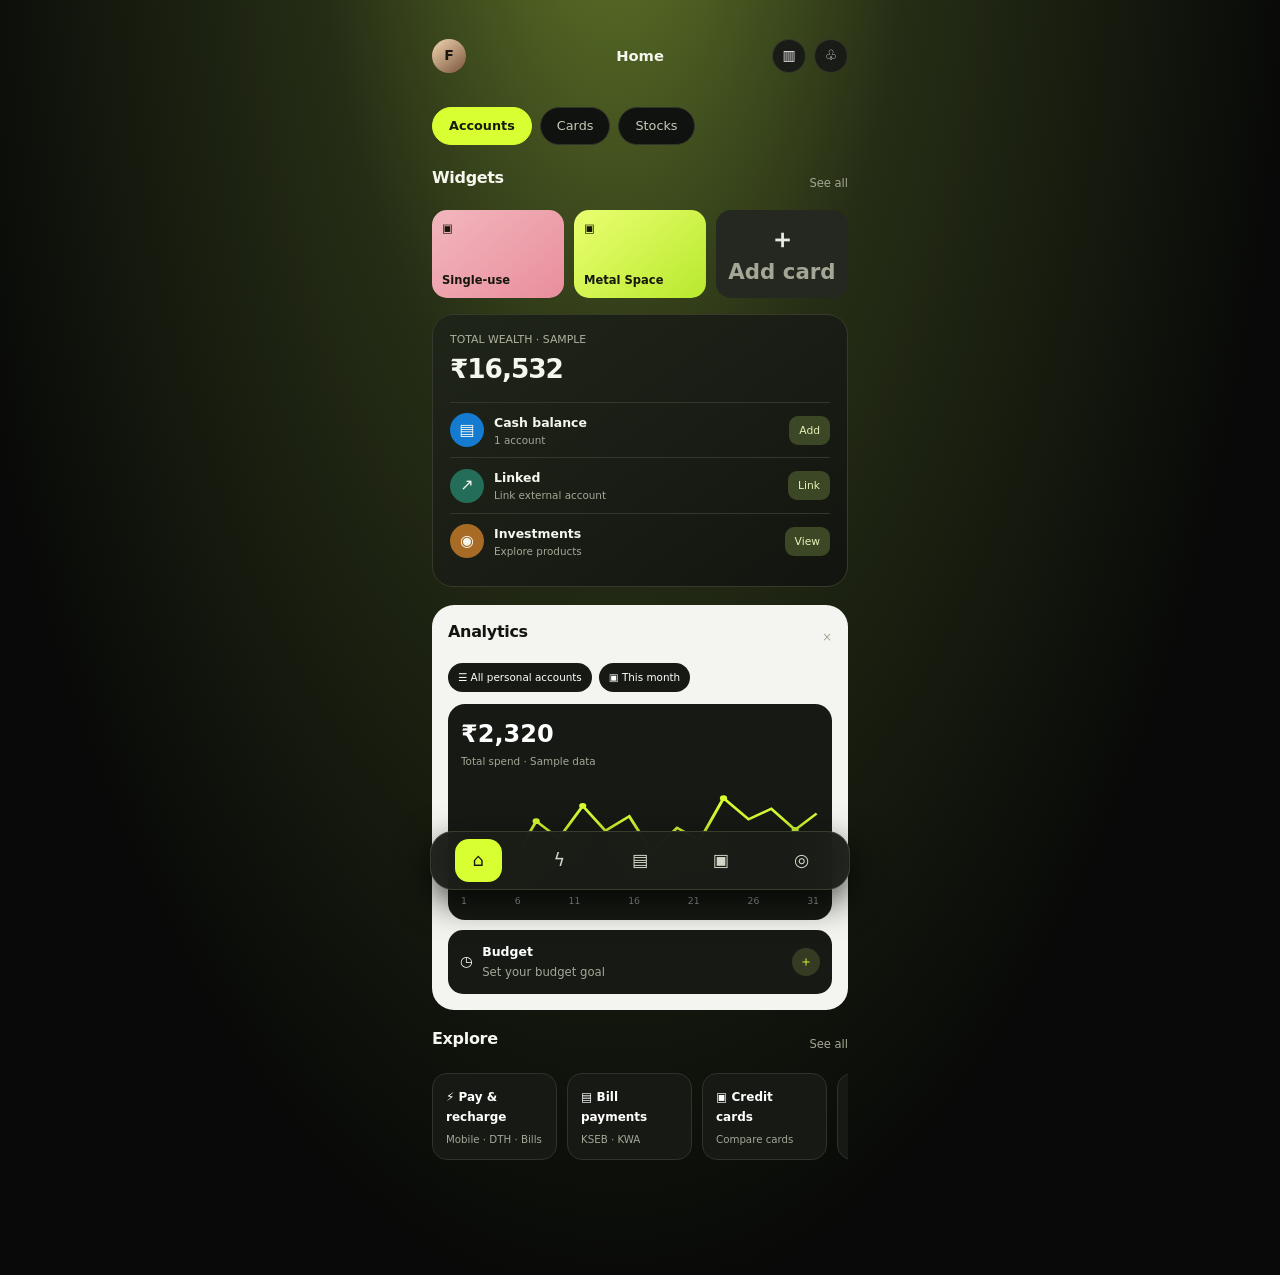
==== index.html @ 86d6743d "Polish sample balance label and lime theme token" ====
<!doctype html><html lang="en"><head>
<meta charset="utf-8"><meta name="viewport" content="width=device-width,initial-scale=1"><meta name="robots" content="noindex,nofollow"><meta name="theme-color" content="#080908">
<title>FICTION CLUB · Home</title><link rel="icon" type="image/svg+xml" href="./favicon.svg"><link rel="manifest" href="./site.webmanifest"><link rel="stylesheet" href="./assets/app-ui.css">
<style>
:root{--lime:#d7ff32}
*{box-sizing:border-box}body{margin:0;background:radial-gradient(ellipse at 48% -15%,#657b2a 0,#252d15 32%,#080908 73%)!important;color:#f7f8f1;font:14px/1.4 Inter,system-ui,sans-serif}
.app{max-width:1120px;margin:auto;padding:15px 22px 105px}.top{height:58px;display:grid;grid-template-columns:1fr auto 1fr;align-items:center}.who{display:flex;align-items:center;gap:9px}.avatar{width:34px;height:34px;border-radius:50%;background:linear-gradient(140deg,#f2d7b2,#79533b);display:grid;place-items:center;color:#1c160e;font-weight:900}.top-title{font-weight:750;font-size:.92rem}.top-actions{display:flex;justify-content:flex-end;gap:8px}.circle{width:34px;height:34px;border-radius:50%;background:#191b17;border:1px solid #33372c;color:#eee;display:grid;place-items:center;text-decoration:none}
.tabs{display:flex;gap:8px;margin:20px 0 22px}.tab{padding:9px 16px;border-radius:99px;border:1px solid #303329;color:#c7caba;text-decoration:none;font-size:.8rem;background:#10120f}.tab.active{background:var(--lime);color:#171a0d;border-color:var(--lime);font-weight:800}
.labelrow{display:flex;justify-content:space-between;align-items:center;margin:0 0 10px}.labelrow h2{font-size:.92rem;margin:0}.muted{color:#9fa292;font-size:.72rem}
.widget-cards{display:grid;grid-template-columns:repeat(3,1fr);gap:10px}.mini-card{height:88px;border-radius:15px;padding:10px;display:flex;flex-direction:column;justify-content:space-between;color:#15170d;font-size:.72rem;font-weight:800}.mini-card.pink{background:linear-gradient(140deg,#f2b6bc,#e98e9d)}.mini-card.lime{background:linear-gradient(140deg,#eaff70,#b8e92e)}.mini-card.dark{background:#252820;color:#e8eadf;align-items:center;justify-content:center;font-size:1.6rem}
.wealth{margin-top:16px;background:linear-gradient(145deg,#20251a,#12150f);border:1px solid #353a2b;border-radius:21px;padding:17px}.wealth .amount{font-size:1.65rem;font-weight:850;letter-spacing:-.04em;margin:3px 0 14px}.wealth .small{font-size:.68rem;color:#aeb49e}
.account-row{display:flex;align-items:center;gap:10px;padding:10px 0;border-top:1px solid #33372a}.account-icon{width:34px;height:34px;border-radius:50%;background:#147bd1;display:grid;place-items:center;font-size:1rem}.account-icon.green{background:#246d58}.account-row b{font-size:.78rem}.account-row small{display:block;color:#9fa391;font-size:.65rem}.action{margin-left:auto;border:0;border-radius:9px;background:#3c4725;color:#e6f2b6;padding:7px 10px;font-size:.67rem;text-decoration:none}
.analytics{background:#f4f4f0;color:#12140f;border-radius:22px;padding:16px;margin-top:16px}.analytics h2{font-size:1.1rem;margin:0 0 12px}.filters{display:flex;gap:7px;margin-bottom:12px}.filters span{background:#171a14;color:#fff;border-radius:99px;padding:7px 10px;font-size:.65rem}.chartbox{background:#171a14;border-radius:17px;padding:13px;color:#fff}.chart-amount{font-size:1.5rem;font-weight:800}.chartbox small{color:#b7bcaa;font-size:.65rem}.chartbox svg{width:100%;height:115px;display:block;margin-top:8px}.chart-label{display:flex;justify-content:space-between;color:#aaa;font-size:.58rem}.budget{display:flex;align-items:center;gap:10px;background:#171a14;color:white;border-radius:15px;padding:12px;margin-top:10px}.budget .plus{margin-left:auto;background:#343b22;color:var(--lime);border-radius:50%;width:28px;height:28px;display:grid;place-items:center}.product-row{display:flex;gap:10px;overflow:auto;padding:2px 0 10px}.product{min-width:125px;background:#171a14;border:1px solid #303329;border-radius:15px;padding:13px}.product b{font-size:.75rem}.product small{display:block;color:#a5a995;font-size:.64rem;margin-top:5px}
.bottom{display:flex;position:fixed;z-index:20;bottom:10px;left:12px;right:12px;max-width:420px;margin:auto;background:#1b1d17f5;border:1px solid #393d30;border-radius:23px;padding:7px;justify-content:space-around;backdrop-filter:blur(16px);box-shadow:0 12px 35px #000b}.bottom a{width:47px;height:43px;display:grid;place-items:center;color:#d4d7c8;text-decoration:none;border-radius:14px;font-size:1.1rem}.bottom a.active{background:var(--lime);color:#171a0d}
@media(min-width:800px){.app{max-width:460px;padding-top:25px}.analytics{margin-top:18px}.top{height:62px}}
</style></head><body><main class="app">
<header class="top"><div class="who"><span class="avatar">F</span></div><div class="top-title">Home</div><div class="top-actions"><a class="circle" href="#analytics">▥</a><a class="circle" href="./login.html">♧</a></div></header>
<nav class="tabs"><a class="tab active" href="./index.html">Accounts</a><a class="tab" href="./credit-cards.html">Cards</a><a class="tab" href="./gromo-links.html">Stocks</a></nav>
<section><div class="labelrow"><h2>Widgets</h2><span class="muted">See all</span></div><div class="widget-cards">
<div class="mini-card pink"><span>▣</span><span>Single-use</span></div><div class="mini-card lime"><span>▣</span><span>Metal Space</span></div><a class="mini-card dark" href="./credit-cards.html" style="text-decoration:none">＋<small>Add card</small></a>
</div></section>
<section class="wealth"><div class="small">TOTAL WEALTH · SAMPLE</div><div class="amount">₹16,532</div>
<div class="account-row"><span class="account-icon">▤</span><span><b>Cash balance</b><small>1 account</small></span><a class="action" href="./login.html">Add</a></div>
<div class="account-row"><span class="account-icon green">↗</span><span><b>Linked</b><small>Link external account</small></span><a class="action" href="./login.html">Link</a></div>
<div class="account-row"><span class="account-icon" style="background:#a86b25">◉</span><span><b>Investments</b><small>Explore products</small></span><a class="action" href="./gromo-links.html">View</a></div>
</section>
<section class="analytics" id="analytics"><div class="labelrow"><h2>Analytics</h2><span class="muted">×</span></div><div class="filters"><span>☰ All personal accounts</span><span>▣ This month</span></div><div class="chartbox"><div class="chart-amount">₹2,320</div><small>Total spend · Sample data</small><svg viewBox="0 0 300 120" preserveAspectRatio="none" aria-label="Sample spending chart"><path d="M2 94 L25 78 L43 87 L63 44 L82 62 L102 28 L121 54 L141 39 L160 76 L181 51 L200 64 L220 20 L241 42 L260 31 L280 53 L298 36" fill="none" stroke="#d7ff32" stroke-width="2.5"/><g fill="#d7ff32"><circle cx="63" cy="44" r="3"/><circle cx="102" cy="28" r="3"/><circle cx="160" cy="76" r="3"/><circle cx="220" cy="20" r="3"/><circle cx="280" cy="53" r="3"/></g></svg><div class="chart-label"><span>1</span><span>6</span><span>11</span><span>16</span><span>21</span><span>26</span><span>31</span></div></div><div class="budget"><span>◷</span><span><b style="font-size:.78rem">Budget</b><br><small>Set your budget goal</small></span><span class="plus">＋</span></div></section>
<section style="margin-top:18px"><div class="labelrow"><h2>Explore</h2><span class="muted">See all</span></div><div class="product-row"><a class="product" href="./recharge-mvp.html" style="color:white;text-decoration:none"><b>⚡ Pay & recharge</b><small>Mobile · DTH · Bills</small></a><a class="product" href="./bill-payments.html" style="color:white;text-decoration:none"><b>▤ Bill payments</b><small>KSEB · KWA</small></a><a class="product" href="./credit-cards.html" style="color:white;text-decoration:none"><b>▣ Credit cards</b><small>Compare cards</small></a><a class="product" href="./gromo-links.html" style="color:white;text-decoration:none"><b>◫ Finance</b><small>Partner listings</small></a></div></section>
<nav class="bottom"><a class="active" href="./index.html">⌂</a><a href="./recharge-mvp.html">ϟ</a><a href="./bill-payments.html">▤</a><a href="./credit-cards.html">▣</a><a href="./login.html">◎</a></nav>
</main></body></html>
---- assets/app-ui.css ----
/* FICTION CLUB compact fintech app skin */
:root{color-scheme:dark;--fc-bg:#090a08;--fc-panel:#171914;--fc-panel2:#20231b;--fc-line:#303329;--fc-lime:#d7ff32;--fc-muted:#a4a696}
html,body{background:var(--fc-bg)!important;color:#f5f6ed!important}
body{font-family:Inter,system-ui,-apple-system,sans-serif!important;font-size:14px!important;line-height:1.42!important;letter-spacing:0!important}
.wrap{max-width:1080px!important;margin:0 auto!important;padding:16px 18px 100px!important}
.fc-app-header{height:62px;display:flex;align-items:center;justify-content:space-between;gap:12px;border-bottom:1px solid #25271f;margin-bottom:18px}
.fc-brand{display:flex;align-items:center;gap:9px;font-size:.78rem;font-weight:900;letter-spacing:.1em;color:#f5f6ed;text-decoration:none}
.fc-brand-mark{width:35px;height:35px;border-radius:12px;background:var(--fc-lime);color:#171a0e;display:grid;place-items:center;font-weight:1000}
.fc-head-actions{display:flex;align-items:center;gap:8px}.fc-head-actions a,.fc-head-actions span{width:34px;height:34px;border-radius:50%;display:grid;place-items:center;background:#1a1c17;border:1px solid #34372c;color:#eee;text-decoration:none;font-size:.85rem}
.fc-bottom-nav{display:none}
.fc-bottom-nav a{width:46px;height:42px;display:grid;place-items:center;border-radius:14px;text-decoration:none;color:#d5d8c9;font-size:1.12rem}
.fc-bottom-nav a.active{background:var(--fc-lime);color:#171a0d}
h1{font-size:1.55rem!important;line-height:1.15!important;letter-spacing:-.045em!important;margin:10px 0!important}
h2{font-size:1rem!important;letter-spacing:-.02em!important;margin:0 0 10px!important}
h3{font-size:.9rem!important}
p{margin:.35rem 0 .7rem}
.muted,.note,small{color:var(--fc-muted)!important}
.card,.panel,.stat,.compare,.compareItem,.service,.statusCard,.shell{background:#151711!important;border:1px solid var(--fc-line)!important;border-radius:19px!important;box-shadow:none!important}
input,select,textarea,.field{background:#0d0f0b!important;color:#f5f6ed!important;border:1px solid #383b30!important;border-radius:12px!important;padding:12px!important}
button,.btn{border-radius:13px!important;background:#25281f!important;color:#f5f6ed!important;border:1px solid #3a3d30!important;font-weight:750!important;box-shadow:none!important}
button.primary,.btn.primary,.primary{background:var(--fc-lime)!important;color:#15180d!important;border-color:var(--fc-lime)!important}
a{color:var(--fc-lime)}
.notice,.banner{background:#1c1e16!important;border:1px solid #393d2c!important;color:#cbd0b8!important;border-radius:13px!important}
table{border-color:#303329!important}
th{background:#20231b!important;color:var(--fc-lime)!important}
td,th{border-color:#303329!important}
.tag,.pill{border-color:#41462e!important;background:#1d2115!important;color:var(--fc-lime)!important}
.hero{padding:14px 0!important}
.hero p{display:none!important}
.foot,footer{font-size:.72rem!important;color:#838778!important}
@media(max-width:680px){
 .wrap{padding:12px 14px 100px!important}
 .fc-app-header{margin-bottom:15px;height:56px}
 .fc-bottom-nav{display:flex;position:fixed;z-index:99;bottom:9px;left:12px;right:12px;justify-content:space-around;align-items:center;background:#1a1c17f2;border:1px solid #393c30;border-radius:22px;padding:7px;backdrop-filter:blur(18px);box-shadow:0 12px 36px #000b}
 .grid,.services{grid-template-columns:repeat(2,minmax(0,1fr))!important;gap:9px!important}
 .panel,.card{padding:15px!important;margin:12px 0!important}
 .hero{padding:7px 0!important}
 .hero h1{font-size:1.55rem!important}
 .stats{grid-template-columns:repeat(3,minmax(0,1fr))!important;gap:7px!important}
 .stat{padding:10px!important}
 .toolbar{grid-template-columns:1fr 1fr!important}
 .toolbar>*:first-child{grid-column:1/-1}
 .shell{display:block!important;min-height:0!important}
 .story{display:none!important}
 .panel{padding:18px!important}
 .notice{font-size:.75rem!important;padding:10px!important}
}
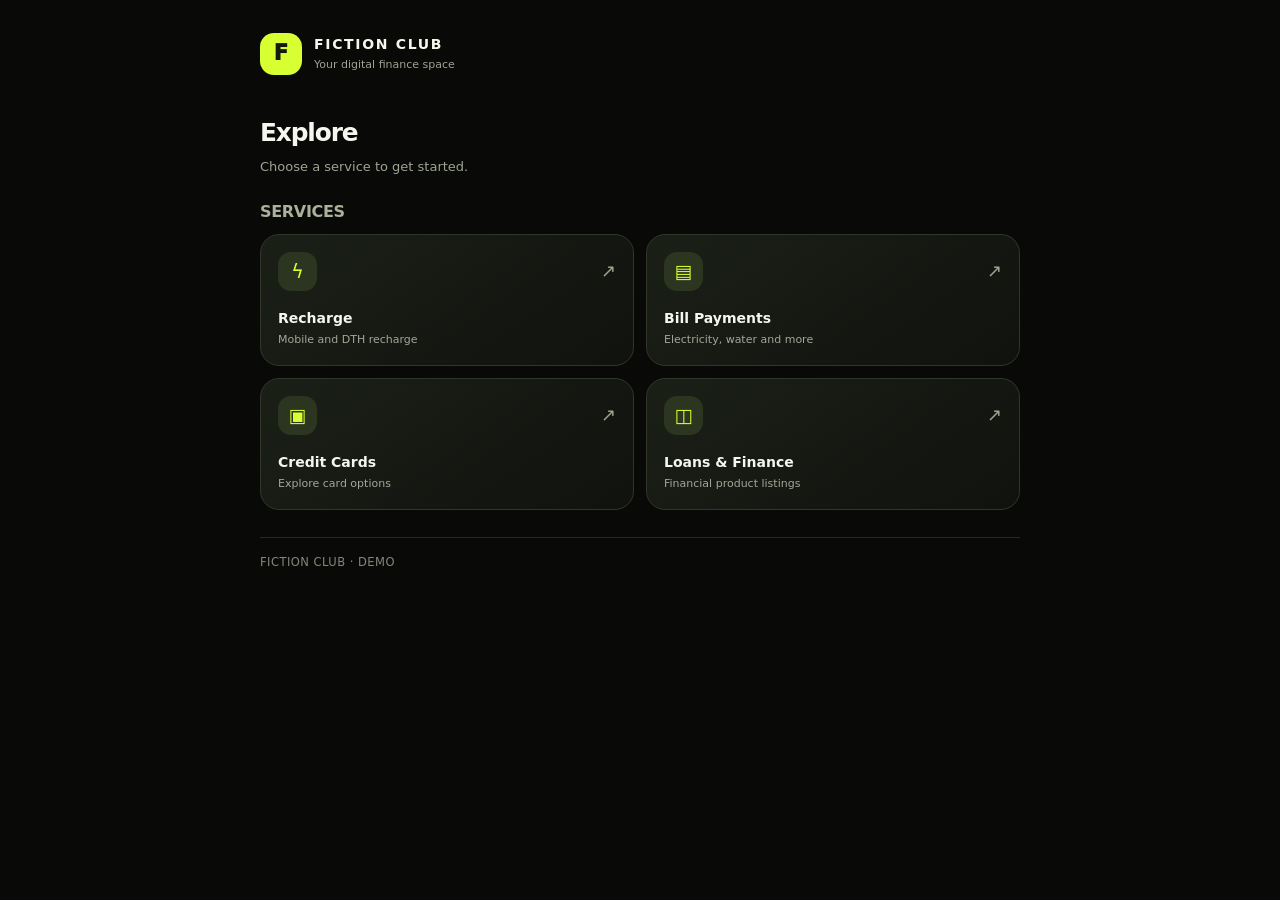
==== commit c68b7ae0: "Simplify home page to Explore only" ====
--- a/index.html
+++ b/index.html
@@ -1,30 +1,57 @@
-<!doctype html><html lang="en"><head>
-<meta charset="utf-8"><meta name="viewport" content="width=device-width,initial-scale=1"><meta name="robots" content="noindex,nofollow"><meta name="theme-color" content="#080908">
-<title>FICTION CLUB · Home</title><link rel="icon" type="image/svg+xml" href="./favicon.svg"><link rel="manifest" href="./site.webmanifest"><link rel="stylesheet" href="./assets/app-ui.css">
+<!doctype html>
+<html lang="en">
+<head>
+<meta charset="utf-8">
+<meta name="viewport" content="width=device-width,initial-scale=1">
+<meta name="robots" content="noindex,nofollow">
+<meta name="theme-color" content="#080908">
+<title>Explore · FICTION CLUB</title>
+<link rel="icon" type="image/svg+xml" href="./favicon.svg">
+<link rel="manifest" href="./site.webmanifest">
+<link rel="stylesheet" href="./assets/app-ui.css">
 <style>
-:root{--lime:#d7ff32}
-*{box-sizing:border-box}body{margin:0;background:radial-gradient(ellipse at 48% -15%,#657b2a 0,#252d15 32%,#080908 73%)!important;color:#f7f8f1;font:14px/1.4 Inter,system-ui,sans-serif}
-.app{max-width:1120px;margin:auto;padding:15px 22px 105px}.top{height:58px;display:grid;grid-template-columns:1fr auto 1fr;align-items:center}.who{display:flex;align-items:center;gap:9px}.avatar{width:34px;height:34px;border-radius:50%;background:linear-gradient(140deg,#f2d7b2,#79533b);display:grid;place-items:center;color:#1c160e;font-weight:900}.top-title{font-weight:750;font-size:.92rem}.top-actions{display:flex;justify-content:flex-end;gap:8px}.circle{width:34px;height:34px;border-radius:50%;background:#191b17;border:1px solid #33372c;color:#eee;display:grid;place-items:center;text-decoration:none}
-.tabs{display:flex;gap:8px;margin:20px 0 22px}.tab{padding:9px 16px;border-radius:99px;border:1px solid #303329;color:#c7caba;text-decoration:none;font-size:.8rem;background:#10120f}.tab.active{background:var(--lime);color:#171a0d;border-color:var(--lime);font-weight:800}
-.labelrow{display:flex;justify-content:space-between;align-items:center;margin:0 0 10px}.labelrow h2{font-size:.92rem;margin:0}.muted{color:#9fa292;font-size:.72rem}
-.widget-cards{display:grid;grid-template-columns:repeat(3,1fr);gap:10px}.mini-card{height:88px;border-radius:15px;padding:10px;display:flex;flex-direction:column;justify-content:space-between;color:#15170d;font-size:.72rem;font-weight:800}.mini-card.pink{background:linear-gradient(140deg,#f2b6bc,#e98e9d)}.mini-card.lime{background:linear-gradient(140deg,#eaff70,#b8e92e)}.mini-card.dark{background:#252820;color:#e8eadf;align-items:center;justify-content:center;font-size:1.6rem}
-.wealth{margin-top:16px;background:linear-gradient(145deg,#20251a,#12150f);border:1px solid #353a2b;border-radius:21px;padding:17px}.wealth .amount{font-size:1.65rem;font-weight:850;letter-spacing:-.04em;margin:3px 0 14px}.wealth .small{font-size:.68rem;color:#aeb49e}
-.account-row{display:flex;align-items:center;gap:10px;padding:10px 0;border-top:1px solid #33372a}.account-icon{width:34px;height:34px;border-radius:50%;background:#147bd1;display:grid;place-items:center;font-size:1rem}.account-icon.green{background:#246d58}.account-row b{font-size:.78rem}.account-row small{display:block;color:#9fa391;font-size:.65rem}.action{margin-left:auto;border:0;border-radius:9px;background:#3c4725;color:#e6f2b6;padding:7px 10px;font-size:.67rem;text-decoration:none}
-.analytics{background:#f4f4f0;color:#12140f;border-radius:22px;padding:16px;margin-top:16px}.analytics h2{font-size:1.1rem;margin:0 0 12px}.filters{display:flex;gap:7px;margin-bottom:12px}.filters span{background:#171a14;color:#fff;border-radius:99px;padding:7px 10px;font-size:.65rem}.chartbox{background:#171a14;border-radius:17px;padding:13px;color:#fff}.chart-amount{font-size:1.5rem;font-weight:800}.chartbox small{color:#b7bcaa;font-size:.65rem}.chartbox svg{width:100%;height:115px;display:block;margin-top:8px}.chart-label{display:flex;justify-content:space-between;color:#aaa;font-size:.58rem}.budget{display:flex;align-items:center;gap:10px;background:#171a14;color:white;border-radius:15px;padding:12px;margin-top:10px}.budget .plus{margin-left:auto;background:#343b22;color:var(--lime);border-radius:50%;width:28px;height:28px;display:grid;place-items:center}.product-row{display:flex;gap:10px;overflow:auto;padding:2px 0 10px}.product{min-width:125px;background:#171a14;border:1px solid #303329;border-radius:15px;padding:13px}.product b{font-size:.75rem}.product small{display:block;color:#a5a995;font-size:.64rem;margin-top:5px}
-.bottom{display:flex;position:fixed;z-index:20;bottom:10px;left:12px;right:12px;max-width:420px;margin:auto;background:#1b1d17f5;border:1px solid #393d30;border-radius:23px;padding:7px;justify-content:space-around;backdrop-filter:blur(16px);box-shadow:0 12px 35px #000b}.bottom a{width:47px;height:43px;display:grid;place-items:center;color:#d4d7c8;text-decoration:none;border-radius:14px;font-size:1.1rem}.bottom a.active{background:var(--lime);color:#171a0d}
-@media(min-width:800px){.app{max-width:460px;padding-top:25px}.analytics{margin-top:18px}.top{height:62px}}
-</style></head><body><main class="app">
-<header class="top"><div class="who"><span class="avatar">F</span></div><div class="top-title">Home</div><div class="top-actions"><a class="circle" href="#analytics">▥</a><a class="circle" href="./login.html">♧</a></div></header>
-<nav class="tabs"><a class="tab active" href="./index.html">Accounts</a><a class="tab" href="./credit-cards.html">Cards</a><a class="tab" href="./gromo-links.html">Stocks</a></nav>
-<section><div class="labelrow"><h2>Widgets</h2><span class="muted">See all</span></div><div class="widget-cards">
-<div class="mini-card pink"><span>▣</span><span>Single-use</span></div><div class="mini-card lime"><span>▣</span><span>Metal Space</span></div><a class="mini-card dark" href="./credit-cards.html" style="text-decoration:none">＋<small>Add card</small></a>
-</div></section>
-<section class="wealth"><div class="small">TOTAL WEALTH · SAMPLE</div><div class="amount">₹16,532</div>
-<div class="account-row"><span class="account-icon">▤</span><span><b>Cash balance</b><small>1 account</small></span><a class="action" href="./login.html">Add</a></div>
-<div class="account-row"><span class="account-icon green">↗</span><span><b>Linked</b><small>Link external account</small></span><a class="action" href="./login.html">Link</a></div>
-<div class="account-row"><span class="account-icon" style="background:#a86b25">◉</span><span><b>Investments</b><small>Explore products</small></span><a class="action" href="./gromo-links.html">View</a></div>
+:root{color-scheme:dark;--lime:#d7ff32;--muted:#9da493}
+*{box-sizing:border-box}
+body{margin:0;min-height:100vh;background:radial-gradient(ellipse at 50% -18%,#343f20 0,#171b12 38%,#080908 78%);color:#f5f6ef;font:15px/1.45 Inter,system-ui,sans-serif}
+main{width:min(100% - 32px,760px);margin:0 auto;padding:28px 0 48px}
+header{display:flex;align-items:center;gap:12px;padding:5px 0 34px}
+.brand-mark{width:42px;height:42px;border-radius:14px;background:var(--lime);color:#15190b;display:grid;place-items:center;font-weight:950;font-size:21px}
+.brand-name{font-size:14px;font-weight:850;letter-spacing:.12em}
+.brand-sub{font-size:11px;color:var(--muted);margin-top:2px}
+h1{font-size:clamp(30px,7vw,42px);letter-spacing:-.055em;margin:0}
+.intro{color:var(--muted);font-size:13px;margin:7px 0 25px}
+.group-title{font-size:11px;color:#aab19c;text-transform:uppercase;letter-spacing:.14em;font-weight:800;margin:0 0 12px}
+.explore-list{display:grid;grid-template-columns:repeat(2,minmax(0,1fr));gap:12px}
+.item{min-height:132px;display:flex;flex-direction:column;justify-content:space-between;padding:17px;border-radius:19px;border:1px solid #30372a;background:linear-gradient(145deg,#1b2017,#10120e);color:inherit;text-decoration:none;transition:border-color .18s,transform .18s}
+.item:active{transform:scale(.985)}
+.item:hover{border-color:#788b3c}
+.item-top{display:flex;align-items:center;justify-content:space-between}
+.icon{width:39px;height:39px;border-radius:13px;display:grid;place-items:center;background:#2b3520;color:var(--lime);font-size:19px}
+.arrow{color:#9ca58b;font-size:18px}
+.item strong{font-size:14px;font-weight:800}
+.item small{display:block;color:var(--muted);font-size:11px;margin-top:3px}
+footer{border-top:1px solid #262b22;margin-top:27px;padding-top:16px;color:#727a68;font-size:10px;letter-spacing:.04em}
+@media(max-width:380px){main{width:calc(100% - 24px)}.explore-list{gap:9px}.item{padding:14px;min-height:124px}}
+</style>
+</head>
+<body>
+<main>
+<header>
+  <div class="brand-mark">F</div>
+  <div><div class="brand-name">FICTION CLUB</div><div class="brand-sub">Your digital finance space</div></div>
+</header>
+<section aria-labelledby="page-title">
+  <h1 id="page-title">Explore</h1>
+  <p class="intro">Choose a service to get started.</p>
+  <h2 class="group-title">Services</h2>
+  <nav class="explore-list" aria-label="Explore services">
+    <a class="item" href="./recharge-mvp.html"><span class="item-top"><span class="icon">ϟ</span><span class="arrow">↗</span></span><span><strong>Recharge</strong><small>Mobile and DTH recharge</small></span></a>
+    <a class="item" href="./bill-payments.html"><span class="item-top"><span class="icon">▤</span><span class="arrow">↗</span></span><span><strong>Bill Payments</strong><small>Electricity, water and more</small></span></a>
+    <a class="item" href="./credit-cards.html"><span class="item-top"><span class="icon">▣</span><span class="arrow">↗</span></span><span><strong>Credit Cards</strong><small>Explore card options</small></span></a>
+    <a class="item" href="./gromo-links.html"><span class="item-top"><span class="icon">◫</span><span class="arrow">↗</span></span><span><strong>Loans & Finance</strong><small>Financial product listings</small></span></a>
+  </nav>
 </section>
-<section class="analytics" id="analytics"><div class="labelrow"><h2>Analytics</h2><span class="muted">×</span></div><div class="filters"><span>☰ All personal accounts</span><span>▣ This month</span></div><div class="chartbox"><div class="chart-amount">₹2,320</div><small>Total spend · Sample data</small><svg viewBox="0 0 300 120" preserveAspectRatio="none" aria-label="Sample spending chart"><path d="M2 94 L25 78 L43 87 L63 44 L82 62 L102 28 L121 54 L141 39 L160 76 L181 51 L200 64 L220 20 L241 42 L260 31 L280 53 L298 36" fill="none" stroke="#d7ff32" stroke-width="2.5"/><g fill="#d7ff32"><circle cx="63" cy="44" r="3"/><circle cx="102" cy="28" r="3"/><circle cx="160" cy="76" r="3"/><circle cx="220" cy="20" r="3"/><circle cx="280" cy="53" r="3"/></g></svg><div class="chart-label"><span>1</span><span>6</span><span>11</span><span>16</span><span>21</span><span>26</span><span>31</span></div></div><div class="budget"><span>◷</span><span><b style="font-size:.78rem">Budget</b><br><small>Set your budget goal</small></span><span class="plus">＋</span></div></section>
-<section style="margin-top:18px"><div class="labelrow"><h2>Explore</h2><span class="muted">See all</span></div><div class="product-row"><a class="product" href="./recharge-mvp.html" style="color:white;text-decoration:none"><b>⚡ Pay & recharge</b><small>Mobile · DTH · Bills</small></a><a class="product" href="./bill-payments.html" style="color:white;text-decoration:none"><b>▤ Bill payments</b><small>KSEB · KWA</small></a><a class="product" href="./credit-cards.html" style="color:white;text-decoration:none"><b>▣ Credit cards</b><small>Compare cards</small></a><a class="product" href="./gromo-links.html" style="color:white;text-decoration:none"><b>◫ Finance</b><small>Partner listings</small></a></div></section>
-<nav class="bottom"><a class="active" href="./index.html">⌂</a><a href="./recharge-mvp.html">ϟ</a><a href="./bill-payments.html">▤</a><a href="./credit-cards.html">▣</a><a href="./login.html">◎</a></nav>
-</main></body></html>+<footer>FICTION CLUB · DEMO</footer>
+</main>
+</body>
+</html>
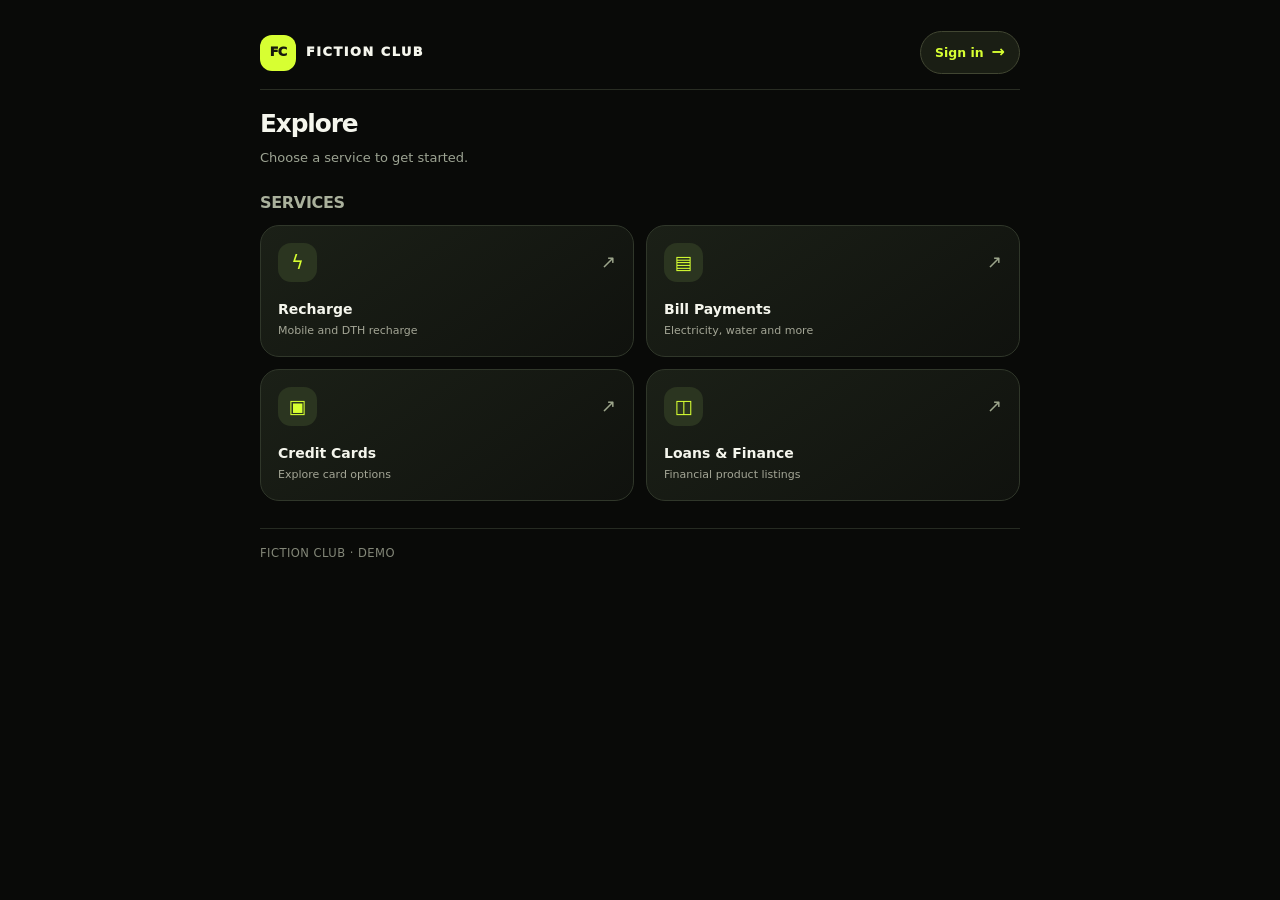
==== commit ee5481cd: "Use shared FICTION CLUB logo and sign-in header on home" ====
--- a/index.html
+++ b/index.html
@@ -8,7 +8,7 @@
 <title>Explore · FICTION CLUB</title>
 <link rel="icon" type="image/svg+xml" href="./favicon.svg">
 <link rel="manifest" href="./site.webmanifest">
-<link rel="stylesheet" href="./assets/app-ui.css">
+<link rel="stylesheet" href="./assets/app-ui.css"><script src="./assets/app-shell.js" defer></script>
 <style>
 :root{color-scheme:dark;--lime:#d7ff32;--muted:#9da493}
 *{box-sizing:border-box}
@@ -36,10 +36,6 @@
 </head>
 <body>
 <main>
-<header>
-  <div class="brand-mark">F</div>
-  <div><div class="brand-name">FICTION CLUB</div><div class="brand-sub">Your digital finance space</div></div>
-</header>
 <section aria-labelledby="page-title">
   <h1 id="page-title">Explore</h1>
   <p class="intro">Choose a service to get started.</p>
--- a/assets/app-ui.css
+++ b/assets/app-ui.css
@@ -45,3 +45,12 @@
  .panel{padding:18px!important}
  .notice{font-size:.75rem!important;padding:10px!important}
 }
+
+/* Shared top brand header */
+.fc-app-header{height:62px;display:flex;align-items:center;justify-content:space-between;gap:12px;border-bottom:1px solid #292d23;margin:0 0 20px;padding:0 0 12px}
+.fc-brand{display:flex;align-items:center;gap:10px;color:#f5f6ed;text-decoration:none;font-size:.8rem;font-weight:950;letter-spacing:.12em}
+.fc-brand-mark{width:36px;height:36px;border-radius:12px;background:#d7ff32;color:#171a0d;display:grid;place-items:center;font-weight:1000;letter-spacing:-.06em}
+.fc-signin{display:inline-flex;align-items:center;gap:8px;padding:9px 14px;border:1px solid #414632;border-radius:999px;background:#1a1e14;color:#d7ff32!important;text-decoration:none;font-size:.78rem;font-weight:800}
+.fc-signin span{font-size:1rem}
+.fc-bottom-nav{display:none!important}
+@media(max-width:680px){.fc-app-header{height:56px;margin-bottom:16px;padding-bottom:9px}.fc-signin{padding:8px 12px}}
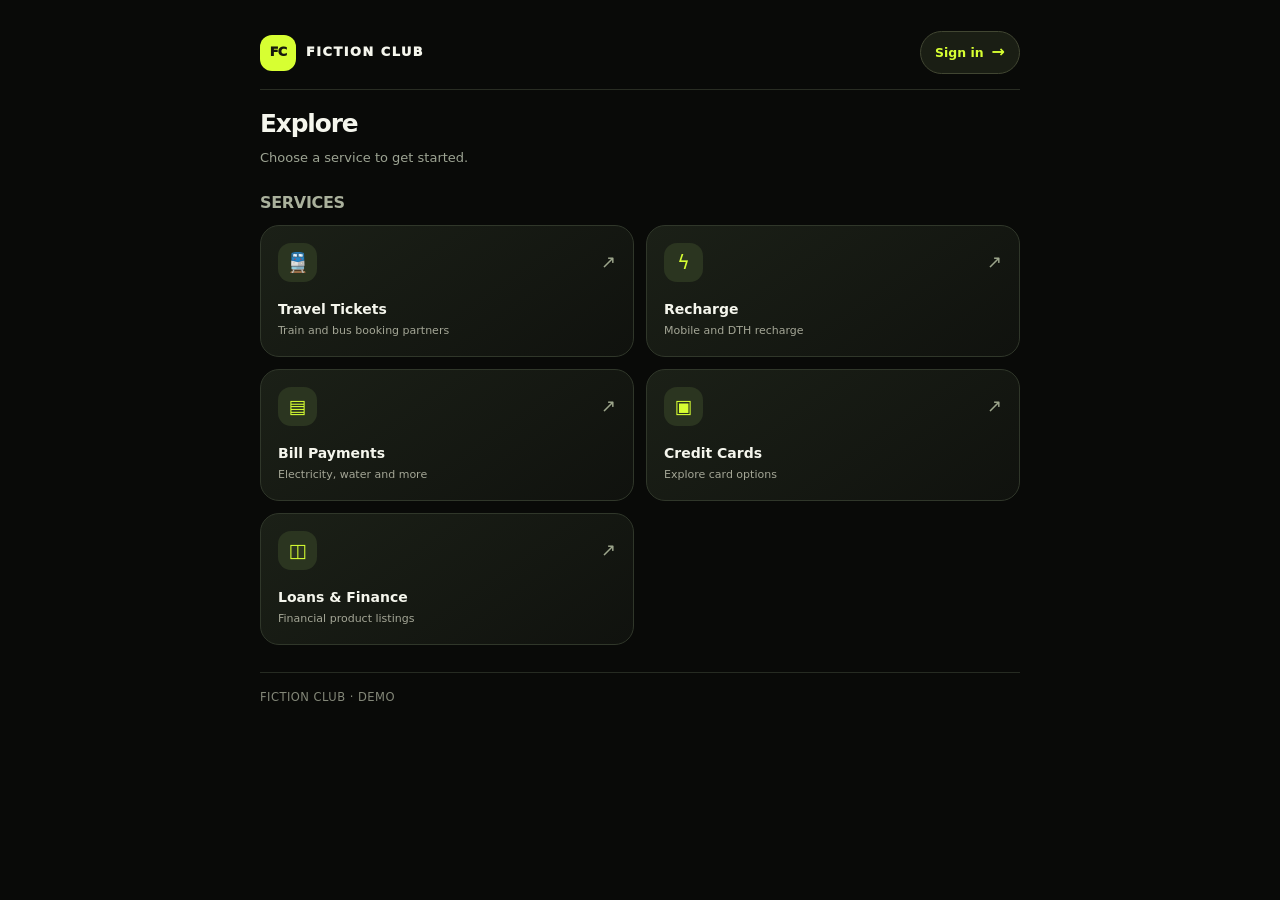
==== commit fe202c5c: "Add Travel Tickets to Explore home" ====
--- a/index.html
+++ b/index.html
@@ -41,6 +41,7 @@
   <p class="intro">Choose a service to get started.</p>
   <h2 class="group-title">Services</h2>
   <nav class="explore-list" aria-label="Explore services">
+    <a class="item" href="./travel-tickets.html"><span class="item-top"><span class="icon">🚆</span><span class="arrow">↗</span></span><span><strong>Travel Tickets</strong><small>Train and bus booking partners</small></span></a>
     <a class="item" href="./recharge-mvp.html"><span class="item-top"><span class="icon">ϟ</span><span class="arrow">↗</span></span><span><strong>Recharge</strong><small>Mobile and DTH recharge</small></span></a>
     <a class="item" href="./bill-payments.html"><span class="item-top"><span class="icon">▤</span><span class="arrow">↗</span></span><span><strong>Bill Payments</strong><small>Electricity, water and more</small></span></a>
     <a class="item" href="./credit-cards.html"><span class="item-top"><span class="icon">▣</span><span class="arrow">↗</span></span><span><strong>Credit Cards</strong><small>Explore card options</small></span></a>
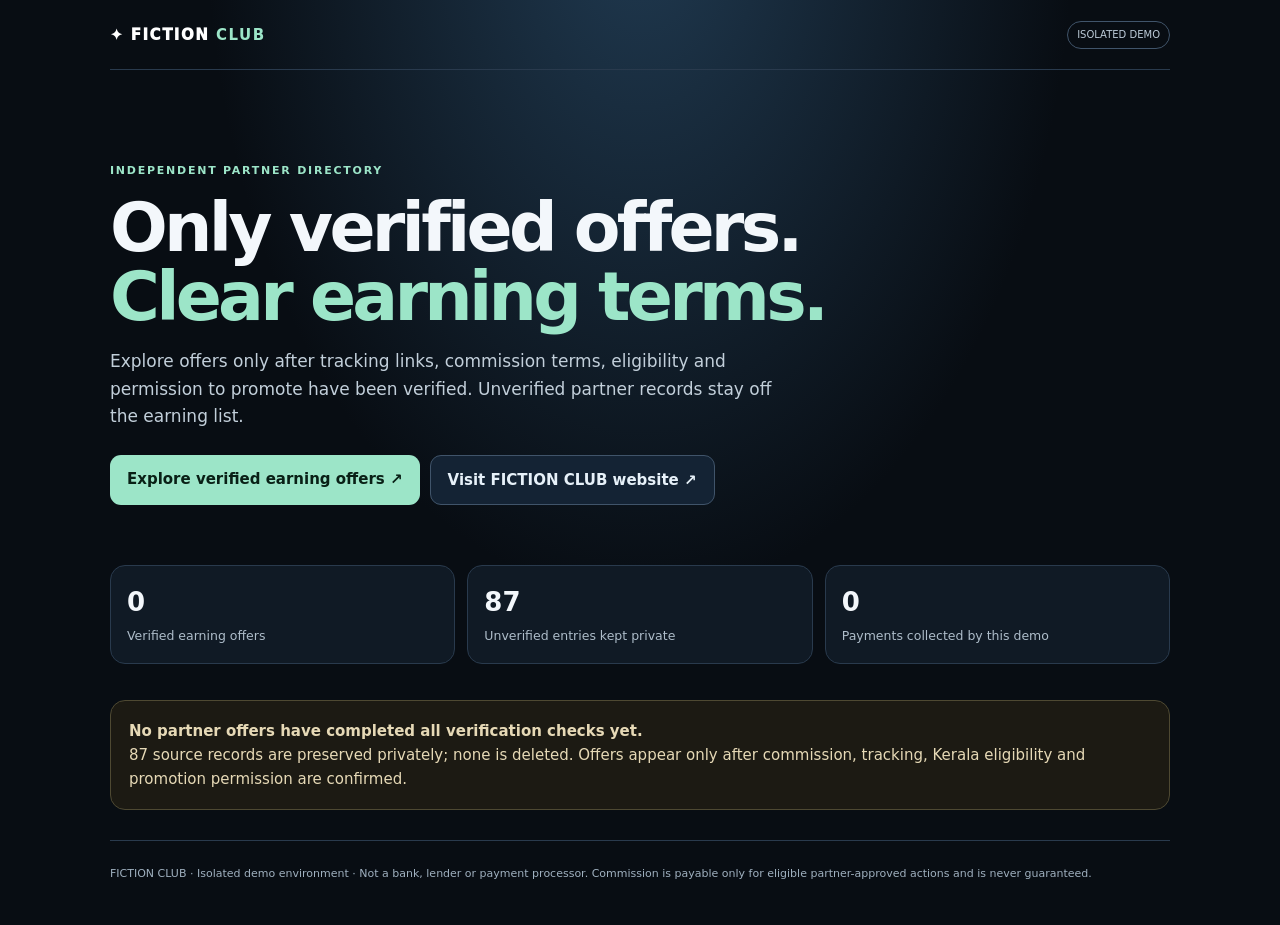
==== commit abc788ea: "Redesign demo home around verified earning offers" ====
--- a/index.html
+++ b/index.html
@@ -1,54 +1 @@
-<!doctype html>
-<html lang="en">
-<head>
-<meta charset="utf-8">
-<meta name="viewport" content="width=device-width,initial-scale=1">
-<meta name="robots" content="noindex,nofollow">
-<meta name="theme-color" content="#080908">
-<title>Explore · FICTION CLUB</title>
-<link rel="icon" type="image/svg+xml" href="./favicon.svg">
-<link rel="manifest" href="./site.webmanifest">
-<link rel="stylesheet" href="./assets/app-ui.css"><script src="./assets/app-shell.js" defer></script>
-<style>
-:root{color-scheme:dark;--lime:#d7ff32;--muted:#9da493}
-*{box-sizing:border-box}
-body{margin:0;min-height:100vh;background:radial-gradient(ellipse at 50% -18%,#343f20 0,#171b12 38%,#080908 78%);color:#f5f6ef;font:15px/1.45 Inter,system-ui,sans-serif}
-main{width:min(100% - 32px,760px);margin:0 auto;padding:28px 0 48px}
-header{display:flex;align-items:center;gap:12px;padding:5px 0 34px}
-.brand-mark{width:42px;height:42px;border-radius:14px;background:var(--lime);color:#15190b;display:grid;place-items:center;font-weight:950;font-size:21px}
-.brand-name{font-size:14px;font-weight:850;letter-spacing:.12em}
-.brand-sub{font-size:11px;color:var(--muted);margin-top:2px}
-h1{font-size:clamp(30px,7vw,42px);letter-spacing:-.055em;margin:0}
-.intro{color:var(--muted);font-size:13px;margin:7px 0 25px}
-.group-title{font-size:11px;color:#aab19c;text-transform:uppercase;letter-spacing:.14em;font-weight:800;margin:0 0 12px}
-.explore-list{display:grid;grid-template-columns:repeat(2,minmax(0,1fr));gap:12px}
-.item{min-height:132px;display:flex;flex-direction:column;justify-content:space-between;padding:17px;border-radius:19px;border:1px solid #30372a;background:linear-gradient(145deg,#1b2017,#10120e);color:inherit;text-decoration:none;transition:border-color .18s,transform .18s}
-.item:active{transform:scale(.985)}
-.item:hover{border-color:#788b3c}
-.item-top{display:flex;align-items:center;justify-content:space-between}
-.icon{width:39px;height:39px;border-radius:13px;display:grid;place-items:center;background:#2b3520;color:var(--lime);font-size:19px}
-.arrow{color:#9ca58b;font-size:18px}
-.item strong{font-size:14px;font-weight:800}
-.item small{display:block;color:var(--muted);font-size:11px;margin-top:3px}
-footer{border-top:1px solid #262b22;margin-top:27px;padding-top:16px;color:#727a68;font-size:10px;letter-spacing:.04em}
-@media(max-width:380px){main{width:calc(100% - 24px)}.explore-list{gap:9px}.item{padding:14px;min-height:124px}}
-</style>
-</head>
-<body>
-<main>
-<section aria-labelledby="page-title">
-  <h1 id="page-title">Explore</h1>
-  <p class="intro">Choose a service to get started.</p>
-  <h2 class="group-title">Services</h2>
-  <nav class="explore-list" aria-label="Explore services">
-    <a class="item" href="./travel-tickets.html"><span class="item-top"><span class="icon">🚆</span><span class="arrow">↗</span></span><span><strong>Travel Tickets</strong><small>Train and bus booking partners</small></span></a>
-    <a class="item" href="./recharge-mvp.html"><span class="item-top"><span class="icon">ϟ</span><span class="arrow">↗</span></span><span><strong>Recharge</strong><small>Mobile and DTH recharge</small></span></a>
-    <a class="item" href="./bill-payments.html"><span class="item-top"><span class="icon">▤</span><span class="arrow">↗</span></span><span><strong>Bill Payments</strong><small>Electricity, water and more</small></span></a>
-    <a class="item" href="./credit-cards.html"><span class="item-top"><span class="icon">▣</span><span class="arrow">↗</span></span><span><strong>Credit Cards</strong><small>Explore card options</small></span></a>
-    <a class="item" href="./gromo-links.html"><span class="item-top"><span class="icon">◫</span><span class="arrow">↗</span></span><span><strong>Loans & Finance</strong><small>Financial product listings</small></span></a>
-  </nav>
-</section>
-<footer>FICTION CLUB · DEMO</footer>
-</main>
-</body>
-</html>+<!doctype html><html lang="en"><head><meta charset="utf-8"><meta name="viewport" content="width=device-width,initial-scale=1"><meta name="robots" content="noindex,nofollow"><meta name="theme-color" content="#080d13"><title>FICTION CLUB · Verified Earning Offers</title><style>:root{color-scheme:dark;--bg:#080d13;--line:#293a4d;--ink:#f3f7fb;--muted:#aebdca;--mint:#9ce5c8}*{box-sizing:border-box}body{margin:0;background:radial-gradient(ellipse at 50% -10%,#203a51,transparent 48%),var(--bg);color:var(--ink);font:15px/1.6 system-ui,sans-serif}.wrap{width:min(1060px,calc(100% - 30px));margin:auto}header{height:70px;border-bottom:1px solid var(--line);display:flex;align-items:center;justify-content:space-between}.logo{font-weight:950;letter-spacing:.1em;color:white;text-decoration:none}.logo b{color:var(--mint)}.tag{font-size:10px;border:1px solid #40546a;color:#bdcbd8;border-radius:99px;padding:5px 9px}.hero{padding:clamp(45px,9vw,92px) 0 36px}.eyebrow{color:var(--mint);font-size:11px;letter-spacing:.16em;font-weight:850;text-transform:uppercase}h1{font-size:clamp(36px,7vw,68px);line-height:1.02;letter-spacing:-.055em;margin:13px 0}h1 span{color:var(--mint)}.lead{max-width:690px;color:#c2cfda;font-size:17px}.actions{display:flex;gap:10px;flex-wrap:wrap;margin-top:25px}.btn{display:inline-flex;padding:12px 17px;border-radius:11px;background:var(--mint);color:#092016;font-weight:850;text-decoration:none}.btn.secondary{background:#142334;color:#e7f1f9;border:1px solid #40546a}.metrics{display:grid;grid-template-columns:repeat(3,1fr);gap:12px;margin:24px 0 36px}.metric{border:1px solid var(--line);background:#101a25;border-radius:15px;padding:16px}.metric strong{display:block;font-size:26px}.metric small{color:var(--muted)}.status{border:1px solid #4e4932;background:#1c1a13;color:#e6d9b6;padding:18px;border-radius:15px;margin-bottom:30px}.foot{border-top:1px solid var(--line);padding:24px 0 42px;color:#9fb0bf;font-size:11px}@media(max-width:560px){.wrap{width:calc(100% - 24px)}.metrics{gap:8px}.metric{padding:11px}.metric strong{font-size:22px}.lead{font-size:15px}}</style></head><body><main class="wrap"><header><a class="logo" href="./">✦ FICTION <b>CLUB</b></a><span class="tag">ISOLATED DEMO</span></header><section class="hero"><div class="eyebrow">Independent partner directory</div><h1>Only verified offers.<br><span>Clear earning terms.</span></h1><p class="lead">Explore offers only after tracking links, commission terms, eligibility and permission to promote have been verified. Unverified partner records stay off the earning list.</p><div class="actions"><a class="btn" href="./earning-hub.html">Explore verified earning offers ↗</a><a class="btn secondary" href="https://fictionclub.in/">Visit FICTION CLUB website ↗</a></div></section><section class="metrics"><div class="metric"><strong id="active">—</strong><small>Verified earning offers</small></div><div class="metric"><strong id="hidden">—</strong><small>Unverified entries kept private</small></div><div class="metric"><strong>0</strong><small>Payments collected by this demo</small></div></section><section class="status" id="status"><b>Checking partner verification…</b></section><footer class="foot">FICTION CLUB · Isolated demo environment · Not a bank, lender or payment processor. Commission is payable only for eligible partner-approved actions and is never guaranteed.</footer></main><script>const ok=p=>p.verified===true&&p.indiaEligible===true&&p.commissionVerified===true&&p.promotionPermission===true&&p.trackingUrlVerified===true&&p.conversionEventVerified===true&&typeof p.url==="string"&&p.url.startsWith("https://")&&typeof p.commissionDetails==="string"&&p.commissionDetails.trim().length>0;fetch("./assets/gromo-products.json").then(r=>{if(!r.ok)throw Error();return r.json()}).then(d=>{const all=d.products||[],n=all.filter(ok).length;document.getElementById("active").textContent=n;document.getElementById("hidden").textContent=all.length-n;document.getElementById("status").innerHTML=n?'<b>'+n+' verified offers are ready.</b><br>Open the earning directory to search by product and category.':'<b>No partner offers have completed all verification checks yet.</b><br>'+all.length+' source records are preserved privately; none is deleted. Offers appear only after commission, tracking, Kerala eligibility and promotion permission are confirmed.'}).catch(()=>{document.getElementById("active").textContent="0";document.getElementById("hidden").textContent="—";document.getElementById("status").textContent="Partner catalogue could not be loaded. Refresh the page."});</script></body></html>
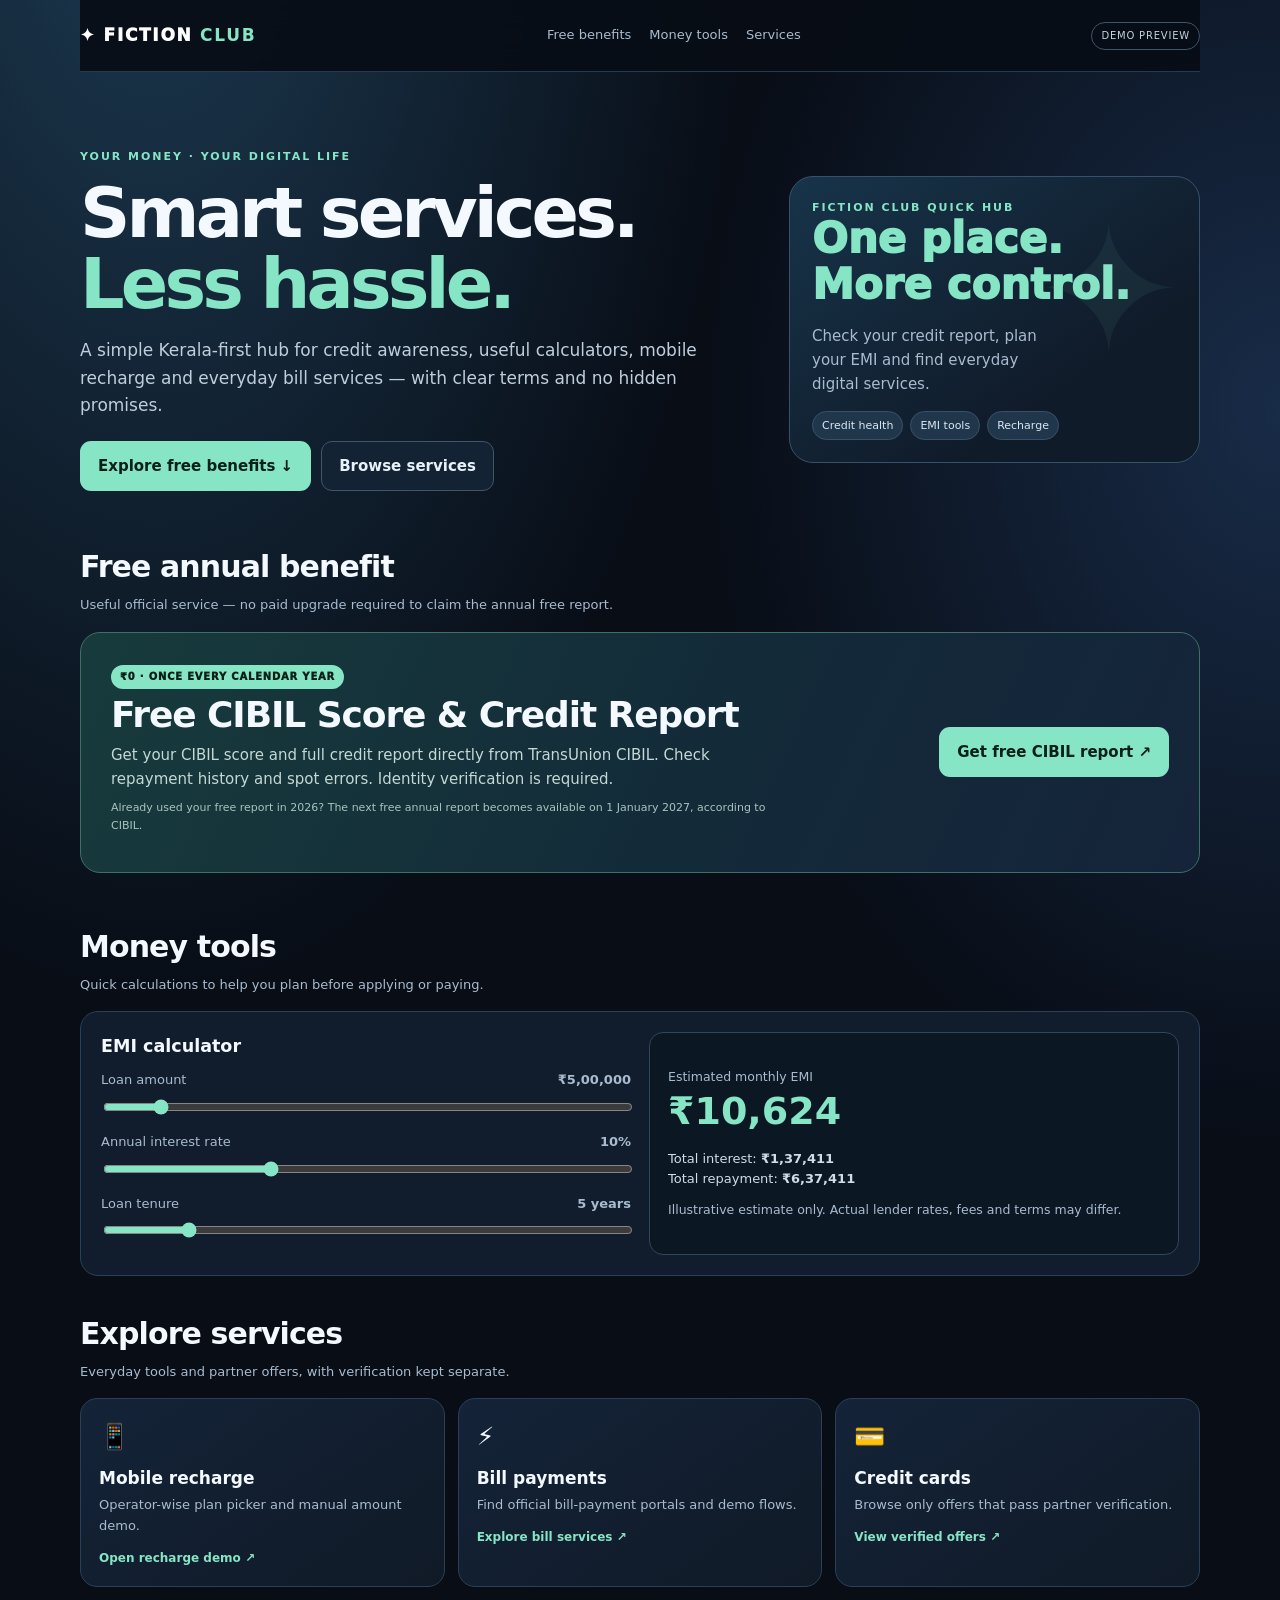
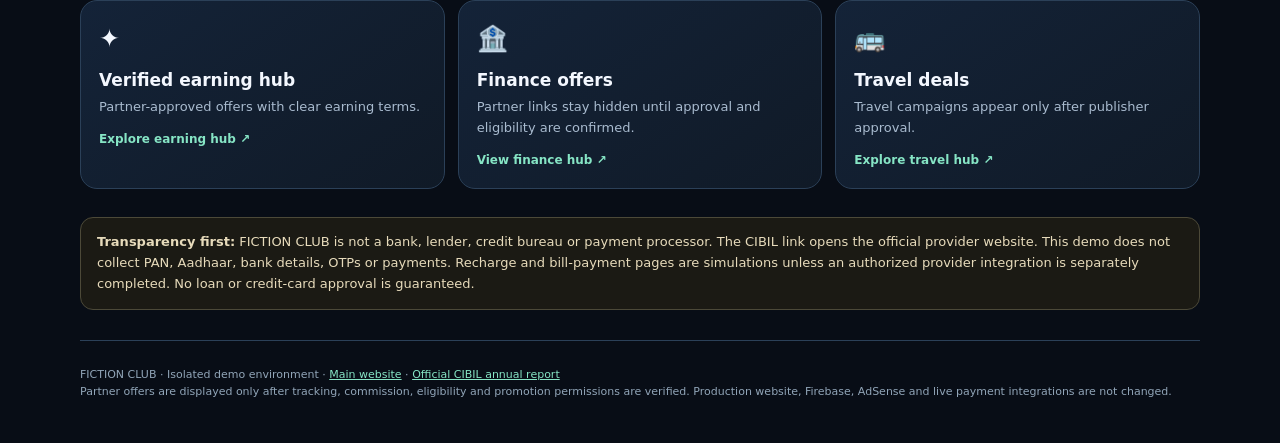
==== commit f3c774da: "Redesign demo homepage with annual free CIBIL and money tools" ====
--- a/index.html
+++ b/index.html
@@ -1 +1,45 @@
-<!doctype html><html lang="en"><head><meta charset="utf-8"><meta name="viewport" content="width=device-width,initial-scale=1"><meta name="robots" content="noindex,nofollow"><meta name="theme-color" content="#080d13"><title>FICTION CLUB · Verified Earning Offers</title><style>:root{color-scheme:dark;--bg:#080d13;--line:#293a4d;--ink:#f3f7fb;--muted:#aebdca;--mint:#9ce5c8}*{box-sizing:border-box}body{margin:0;background:radial-gradient(ellipse at 50% -10%,#203a51,transparent 48%),var(--bg);color:var(--ink);font:15px/1.6 system-ui,sans-serif}.wrap{width:min(1060px,calc(100% - 30px));margin:auto}header{height:70px;border-bottom:1px solid var(--line);display:flex;align-items:center;justify-content:space-between}.logo{font-weight:950;letter-spacing:.1em;color:white;text-decoration:none}.logo b{color:var(--mint)}.tag{font-size:10px;border:1px solid #40546a;color:#bdcbd8;border-radius:99px;padding:5px 9px}.hero{padding:clamp(45px,9vw,92px) 0 36px}.eyebrow{color:var(--mint);font-size:11px;letter-spacing:.16em;font-weight:850;text-transform:uppercase}h1{font-size:clamp(36px,7vw,68px);line-height:1.02;letter-spacing:-.055em;margin:13px 0}h1 span{color:var(--mint)}.lead{max-width:690px;color:#c2cfda;font-size:17px}.actions{display:flex;gap:10px;flex-wrap:wrap;margin-top:25px}.btn{display:inline-flex;padding:12px 17px;border-radius:11px;background:var(--mint);color:#092016;font-weight:850;text-decoration:none}.btn.secondary{background:#142334;color:#e7f1f9;border:1px solid #40546a}.metrics{display:grid;grid-template-columns:repeat(3,1fr);gap:12px;margin:24px 0 36px}.metric{border:1px solid var(--line);background:#101a25;border-radius:15px;padding:16px}.metric strong{display:block;font-size:26px}.metric small{color:var(--muted)}.status{border:1px solid #4e4932;background:#1c1a13;color:#e6d9b6;padding:18px;border-radius:15px;margin-bottom:30px}.foot{border-top:1px solid var(--line);padding:24px 0 42px;color:#9fb0bf;font-size:11px}@media(max-width:560px){.wrap{width:calc(100% - 24px)}.metrics{gap:8px}.metric{padding:11px}.metric strong{font-size:22px}.lead{font-size:15px}}</style></head><body><main class="wrap"><header><a class="logo" href="./">✦ FICTION <b>CLUB</b></a><span class="tag">ISOLATED DEMO</span></header><section class="hero"><div class="eyebrow">Independent partner directory</div><h1>Only verified offers.<br><span>Clear earning terms.</span></h1><p class="lead">Explore offers only after tracking links, commission terms, eligibility and permission to promote have been verified. Unverified partner records stay off the earning list.</p><div class="actions"><a class="btn" href="./earning-hub.html">Explore verified earning offers ↗</a><a class="btn secondary" href="https://fictionclub.in/">Visit FICTION CLUB website ↗</a></div></section><section class="metrics"><div class="metric"><strong id="active">—</strong><small>Verified earning offers</small></div><div class="metric"><strong id="hidden">—</strong><small>Unverified entries kept private</small></div><div class="metric"><strong>0</strong><small>Payments collected by this demo</small></div></section><section class="status" id="status"><b>Checking partner verification…</b></section><footer class="foot">FICTION CLUB · Isolated demo environment · Not a bank, lender or payment processor. Commission is payable only for eligible partner-approved actions and is never guaranteed.</footer></main><script>const ok=p=>p.verified===true&&p.indiaEligible===true&&p.commissionVerified===true&&p.promotionPermission===true&&p.trackingUrlVerified===true&&p.conversionEventVerified===true&&typeof p.url==="string"&&p.url.startsWith("https://")&&typeof p.commissionDetails==="string"&&p.commissionDetails.trim().length>0;fetch("./assets/gromo-products.json").then(r=>{if(!r.ok)throw Error();return r.json()}).then(d=>{const all=d.products||[],n=all.filter(ok).length;document.getElementById("active").textContent=n;document.getElementById("hidden").textContent=all.length-n;document.getElementById("status").innerHTML=n?'<b>'+n+' verified offers are ready.</b><br>Open the earning directory to search by product and category.':'<b>No partner offers have completed all verification checks yet.</b><br>'+all.length+' source records are preserved privately; none is deleted. Offers appear only after commission, tracking, Kerala eligibility and promotion permission are confirmed.'}).catch(()=>{document.getElementById("active").textContent="0";document.getElementById("hidden").textContent="—";document.getElementById("status").textContent="Partner catalogue could not be loaded. Refresh the page."});</script></body></html>+<!doctype html>
+<html lang="en">
+<head>
+<meta charset="utf-8"><meta name="viewport" content="width=device-width,initial-scale=1">
+<meta name="robots" content="noindex,nofollow"><meta name="theme-color" content="#080d16">
+<title>FICTION CLUB · Your Money & Digital Life Hub</title>
+<style>
+:root{color-scheme:dark;--bg:#080d16;--panel:#111d2c;--panel2:#15263a;--line:#2b4058;--ink:#f4f8ff;--muted:#a9bbcf;--mint:#86e5c5;--gold:#ffd58b;--blue:#8ecaff}
+*{box-sizing:border-box}html{scroll-behavior:smooth}body{margin:0;background:radial-gradient(ellipse at 12% -10%,#1d3b53 0,transparent 38%),radial-gradient(ellipse at 100% 20%,#182b47 0,transparent 32%),var(--bg);color:var(--ink);font:15px/1.6 system-ui,-apple-system,Segoe UI,sans-serif}.wrap{width:min(1120px,calc(100% - 32px));margin:auto}
+header{height:72px;display:flex;align-items:center;justify-content:space-between;border-bottom:1px solid #26394e;position:sticky;top:0;background:#080d16eF;backdrop-filter:blur(16px);z-index:5}.logo{font-weight:950;letter-spacing:.1em;color:white;text-decoration:none;font-size:17px}.logo b{color:var(--mint)}nav{display:flex;gap:18px;align-items:center}nav a{color:var(--muted);text-decoration:none;font-size:13px}nav a:hover{color:var(--mint)}.tag{font-size:10px;border:1px solid #40546a;color:#c4d2df;border-radius:99px;padding:5px 9px;letter-spacing:.08em}
+.hero{padding:clamp(38px,7vw,76px) 0 28px;display:grid;grid-template-columns:1.25fr .75fr;gap:24px;align-items:center}.eyebrow{color:var(--mint);font-size:11px;letter-spacing:.18em;font-weight:850;text-transform:uppercase}.hero h1{font-size:clamp(38px,6.8vw,70px);line-height:1.02;letter-spacing:-.055em;margin:12px 0}.hero h1 span{color:var(--mint)}.lead{max-width:650px;color:#c0cedc;font-size:17px}.actions{display:flex;gap:10px;flex-wrap:wrap;margin-top:22px}.btn{display:inline-flex;justify-content:center;align-items:center;padding:12px 17px;border-radius:11px;background:var(--mint);color:#092016;font-weight:850;text-decoration:none;border:1px solid transparent}.btn.secondary{background:#142334;color:#e7f1f9;border-color:#40546a}.btn:hover,.tile:hover{transform:translateY(-2px)}.hero-art{border:1px solid #38516a;border-radius:24px;padding:22px;background:linear-gradient(145deg,#17344a,#101b2a 70%);min-height:220px;position:relative;overflow:hidden}.hero-art:after{content:"✦";position:absolute;right:15px;top:-30px;font-size:180px;color:#86e5c511}.hero-art .big{font-size:42px;font-weight:950;color:var(--mint);line-height:1.1}.hero-art p{color:var(--muted);max-width:250px}.mini-tags{display:flex;gap:7px;flex-wrap:wrap}.mini-tags span{background:#20364b;border:1px solid #38516a;padding:5px 9px;border-radius:99px;font-size:11px;color:#d9e8f5}
+.section{padding:24px 0 10px}.section-head{display:flex;justify-content:space-between;gap:16px;align-items:end;margin-bottom:15px}.section h2{font-size:clamp(22px,3vw,30px);margin:0;letter-spacing:-.03em}.section-head p{color:var(--muted);font-size:13px;margin:4px 0 0}.grid{display:grid;grid-template-columns:repeat(3,minmax(0,1fr));gap:13px}.tile{display:block;text-decoration:none;color:var(--ink);background:linear-gradient(145deg,#142338,#101a27);border:1px solid var(--line);border-radius:17px;padding:18px;min-height:150px;transition:transform .18s,border-color .18s}.tile:hover{border-color:var(--mint)}.tile .icon{font-size:25px}.tile h3{font-size:17px;margin:8px 0 3px}.tile p{font-size:13px;color:var(--muted);margin:0}.tile .arrow{display:block;color:var(--mint);font-size:12px;margin-top:12px;font-weight:800}
+.feature{display:grid;grid-template-columns:1fr auto;gap:18px;align-items:center;background:linear-gradient(115deg,#173b3c,#132a39 58%,#15243a);border:1px solid #3c7168;border-radius:20px;padding:clamp(18px,4vw,30px);margin:16px 0}.feature h2{font-size:clamp(23px,3.8vw,36px);line-height:1.12;margin:6px 0}.feature p{color:#c4d8d5;max-width:680px;margin:8px 0}.free-label{display:inline-block;color:#092016;background:var(--mint);padding:4px 9px;border-radius:99px;font-size:10px;font-weight:950;letter-spacing:.08em}.feature .btn{white-space:nowrap}.fine{font-size:11px!important;color:#a9c4be!important}
+.calc{display:grid;grid-template-columns:1fr 1fr;gap:18px;background:var(--panel);border:1px solid var(--line);border-radius:18px;padding:20px}.field{margin:10px 0}.field label{display:flex;justify-content:space-between;color:var(--muted);font-size:13px;margin-bottom:6px}.field input{width:100%;accent-color:var(--mint)}.field input[type=number]{background:#091522;border:1px solid #39536e;color:var(--ink);padding:11px;border-radius:9px;font:inherit}.result{background:#0c1724;border:1px solid #30465d;border-radius:14px;padding:18px;display:flex;flex-direction:column;justify-content:center}.result small{color:var(--muted)}.result strong{font-size:clamp(28px,4vw,38px);color:var(--mint);line-height:1.3}.result .sub{font-size:13px;color:#d0dce8;margin-top:12px}
+.notice{border:1px solid #4c4938;background:#1b1a14;color:#e7dbbb;padding:14px 16px;border-radius:13px;margin:18px 0;font-size:13px}.foot{border-top:1px solid var(--line);padding:25px 0 42px;color:#91a5b8;font-size:11px;margin-top:30px}.foot a{color:var(--mint)}.muted{color:var(--muted)}
+@media(max-width:760px){nav{gap:10px}nav a{font-size:11px}.hero{grid-template-columns:1fr}.hero-art{min-height:170px}.grid{grid-template-columns:repeat(2,minmax(0,1fr))}.feature{grid-template-columns:1fr}.feature .btn{justify-self:start}.calc{grid-template-columns:1fr}}
+@media(max-width:480px){.wrap{width:calc(100% - 22px)}header{height:62px}nav a:nth-child(2){display:none}.grid{gap:9px}.tile{padding:14px;min-height:145px}.tile h3{font-size:15px}.tile p{font-size:12px}.hero h1{font-size:43px}.hero-art .big{font-size:34px}}
+</style>
+</head>
+<body><main class="wrap">
+<header><a class="logo" href="./">✦ FICTION <b>CLUB</b></a><nav><a href="#free">Free benefits</a><a href="#tools">Money tools</a><a href="#services">Services</a></nav><span class="tag">DEMO PREVIEW</span></header>
+<section class="hero"><div><div class="eyebrow">Your money · Your digital life</div><h1>Smart services.<br><span>Less hassle.</span></h1><p class="lead">A simple Kerala-first hub for credit awareness, useful calculators, mobile recharge and everyday bill services — with clear terms and no hidden promises.</p><div class="actions"><a class="btn" href="#free">Explore free benefits ↓</a><a class="btn secondary" href="#services">Browse services</a></div></div><aside class="hero-art"><div class="eyebrow">FICTION CLUB QUICK HUB</div><div class="big">One place.<br>More control.</div><p>Check your credit report, plan your EMI and find everyday digital services.</p><div class="mini-tags"><span>Credit health</span><span>EMI tools</span><span>Recharge</span></div></aside></section>
+<section class="section" id="free"><div class="section-head"><div><h2>Free annual benefit</h2><p>Useful official service — no paid upgrade required to claim the annual free report.</p></div></div>
+<div class="feature"><div><span class="free-label">₹0 · ONCE EVERY CALENDAR YEAR</span><h2>Free CIBIL Score & Credit Report</h2><p>Get your CIBIL score and full credit report directly from TransUnion CIBIL. Check repayment history and spot errors. Identity verification is required.</p><p class="fine">Already used your free report in 2026? The next free annual report becomes available on 1 January 2027, according to CIBIL.</p></div><a class="btn" href="https://www.cibil.com/freecibilscore" target="_blank" rel="noopener">Get free CIBIL report ↗</a></div>
+</section>
+<section class="section" id="tools"><div class="section-head"><div><h2>Money tools</h2><p>Quick calculations to help you plan before applying or paying.</p></div></div>
+<div class="calc"><div><h3 style="margin:0 0 10px">EMI calculator</h3><div class="field"><label for="principal">Loan amount <b id="principalText">₹5,00,000</b></label><input id="principal" type="range" min="10000" max="5000000" step="10000" value="500000"></div><div class="field"><label for="rate">Annual interest rate <b id="rateText">10%</b></label><input id="rate" type="range" min="1" max="30" step=".25" value="10"></div><div class="field"><label for="months">Loan tenure <b id="monthsText">5 years</b></label><input id="months" type="range" min="6" max="360" step="6" value="60"></div></div><div class="result"><small>Estimated monthly EMI</small><strong id="emi">₹10,624</strong><div class="sub">Total interest: <b id="interest">₹1,37,440</b><br>Total repayment: <b id="total">₹6,37,440</b></div><small class="muted" style="margin-top:10px">Illustrative estimate only. Actual lender rates, fees and terms may differ.</small></div></div>
+</section>
+<section class="section" id="services"><div class="section-head"><div><h2>Explore services</h2><p>Everyday tools and partner offers, with verification kept separate.</p></div></div>
+<div class="grid">
+<a class="tile" href="./recharge-mvp.html"><div class="icon">📱</div><h3>Mobile recharge</h3><p>Operator-wise plan picker and manual amount demo.</p><span class="arrow">Open recharge demo ↗</span></a>
+<a class="tile" href="./bill-payments.html"><div class="icon">⚡</div><h3>Bill payments</h3><p>Find official bill-payment portals and demo flows.</p><span class="arrow">Explore bill services ↗</span></a>
+<a class="tile" href="./credit-cards.html"><div class="icon">💳</div><h3>Credit cards</h3><p>Browse only offers that pass partner verification.</p><span class="arrow">View verified offers ↗</span></a>
+<a class="tile" href="./earning-hub.html"><div class="icon">✦</div><h3>Verified earning hub</h3><p>Partner-approved offers with clear earning terms.</p><span class="arrow">Explore earning hub ↗</span></a>
+<a class="tile" href="./gromo-links.html"><div class="icon">🏦</div><h3>Finance offers</h3><p>Partner links stay hidden until approval and eligibility are confirmed.</p><span class="arrow">View finance hub ↗</span></a>
+<a class="tile" href="./travel-tickets.html"><div class="icon">🚌</div><h3>Travel deals</h3><p>Travel campaigns appear only after publisher approval.</p><span class="arrow">Explore travel hub ↗</span></a>
+</div></section>
+<div class="notice"><b>Transparency first:</b> FICTION CLUB is not a bank, lender, credit bureau or payment processor. The CIBIL link opens the official provider website. This demo does not collect PAN, Aadhaar, bank details, OTPs or payments. Recharge and bill-payment pages are simulations unless an authorized provider integration is separately completed. No loan or credit-card approval is guaranteed.</div>
+<footer class="foot">FICTION CLUB · Isolated demo environment · <a href="https://fictionclub.in/" target="_blank" rel="noopener">Main website</a> · <a href="https://www.cibil.com/freecibilscore" target="_blank" rel="noopener">Official CIBIL annual report</a><br>Partner offers are displayed only after tracking, commission, eligibility and promotion permissions are verified. Production website, Firebase, AdSense and live payment integrations are not changed.</footer>
+</main>
+<script>
+const fmt=n=>new Intl.NumberFormat("en-IN",{style:"currency",currency:"INR",maximumFractionDigits:0}).format(n);
+function calculate(){const p=Number(document.getElementById("principal").value),annual=Number(document.getElementById("rate").value),n=Number(document.getElementById("months").value),r=annual/1200;const emi=r===0?p/n:p*r*Math.pow(1+r,n)/(Math.pow(1+r,n)-1);const total=emi*n;document.getElementById("principalText").textContent=fmt(p);document.getElementById("rateText").textContent=annual+"%";document.getElementById("monthsText").textContent=(n/12)+" years";document.getElementById("emi").textContent=fmt(emi);document.getElementById("interest").textContent=fmt(total-p);document.getElementById("total").textContent=fmt(total);}
+["principal","rate","months"].forEach(id=>document.getElementById(id).addEventListener("input",calculate));calculate();
+</script></body></html>
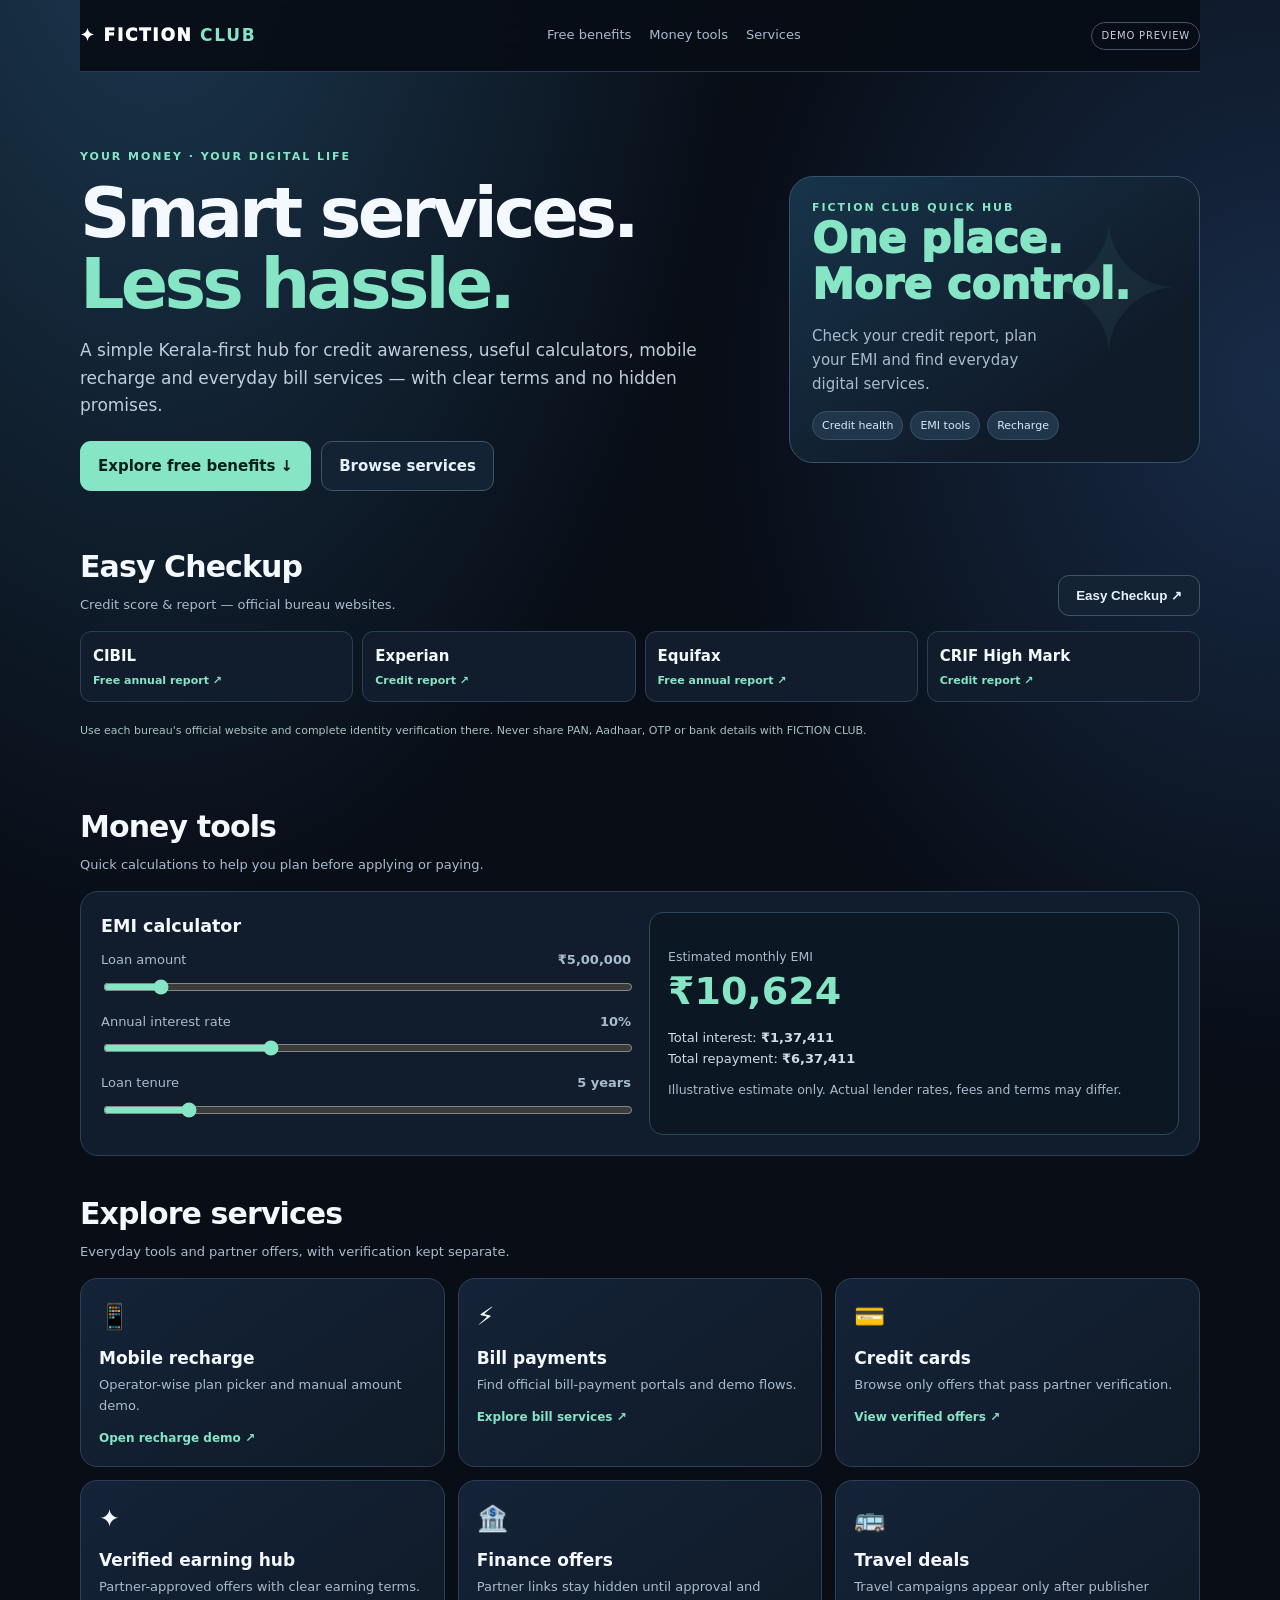
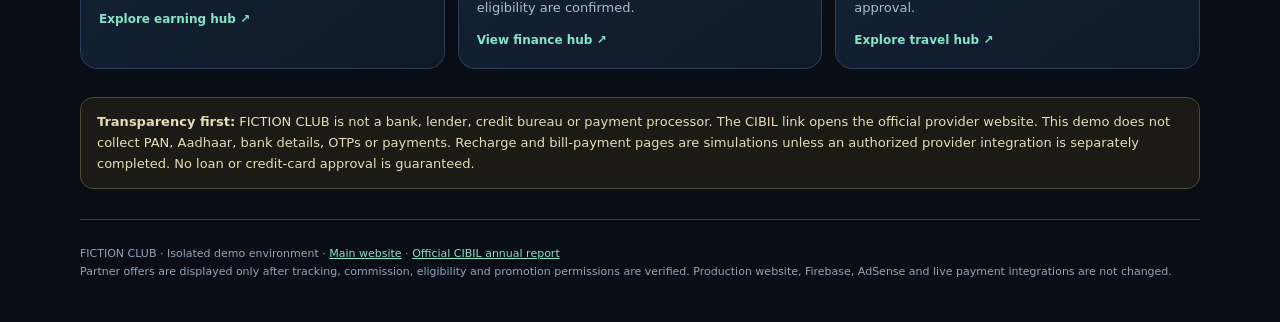
==== commit 2cae578b: "Simplify Easy Checkup into compact bureau links" ====
--- a/index.html
+++ b/index.html
@@ -10,7 +10,7 @@
 header{height:72px;display:flex;align-items:center;justify-content:space-between;border-bottom:1px solid #26394e;position:sticky;top:0;background:#080d16eF;backdrop-filter:blur(16px);z-index:5}.logo{font-weight:950;letter-spacing:.1em;color:white;text-decoration:none;font-size:17px}.logo b{color:var(--mint)}nav{display:flex;gap:18px;align-items:center}nav a{color:var(--muted);text-decoration:none;font-size:13px}nav a:hover{color:var(--mint)}.tag{font-size:10px;border:1px solid #40546a;color:#c4d2df;border-radius:99px;padding:5px 9px;letter-spacing:.08em}
 .hero{padding:clamp(38px,7vw,76px) 0 28px;display:grid;grid-template-columns:1.25fr .75fr;gap:24px;align-items:center}.eyebrow{color:var(--mint);font-size:11px;letter-spacing:.18em;font-weight:850;text-transform:uppercase}.hero h1{font-size:clamp(38px,6.8vw,70px);line-height:1.02;letter-spacing:-.055em;margin:12px 0}.hero h1 span{color:var(--mint)}.lead{max-width:650px;color:#c0cedc;font-size:17px}.actions{display:flex;gap:10px;flex-wrap:wrap;margin-top:22px}.btn{display:inline-flex;justify-content:center;align-items:center;padding:12px 17px;border-radius:11px;background:var(--mint);color:#092016;font-weight:850;text-decoration:none;border:1px solid transparent}.btn.secondary{background:#142334;color:#e7f1f9;border-color:#40546a}.btn:hover,.tile:hover{transform:translateY(-2px)}.hero-art{border:1px solid #38516a;border-radius:24px;padding:22px;background:linear-gradient(145deg,#17344a,#101b2a 70%);min-height:220px;position:relative;overflow:hidden}.hero-art:after{content:"✦";position:absolute;right:15px;top:-30px;font-size:180px;color:#86e5c511}.hero-art .big{font-size:42px;font-weight:950;color:var(--mint);line-height:1.1}.hero-art p{color:var(--muted);max-width:250px}.mini-tags{display:flex;gap:7px;flex-wrap:wrap}.mini-tags span{background:#20364b;border:1px solid #38516a;padding:5px 9px;border-radius:99px;font-size:11px;color:#d9e8f5}
 .section{padding:24px 0 10px}.section-head{display:flex;justify-content:space-between;gap:16px;align-items:end;margin-bottom:15px}.section h2{font-size:clamp(22px,3vw,30px);margin:0;letter-spacing:-.03em}.section-head p{color:var(--muted);font-size:13px;margin:4px 0 0}.grid{display:grid;grid-template-columns:repeat(3,minmax(0,1fr));gap:13px}.tile{display:block;text-decoration:none;color:var(--ink);background:linear-gradient(145deg,#142338,#101a27);border:1px solid var(--line);border-radius:17px;padding:18px;min-height:150px;transition:transform .18s,border-color .18s}.tile:hover{border-color:var(--mint)}.tile .icon{font-size:25px}.tile h3{font-size:17px;margin:8px 0 3px}.tile p{font-size:13px;color:var(--muted);margin:0}.tile .arrow{display:block;color:var(--mint);font-size:12px;margin-top:12px;font-weight:800}
-.feature{display:grid;grid-template-columns:1fr auto;gap:18px;align-items:center;background:linear-gradient(115deg,#173b3c,#132a39 58%,#15243a);border:1px solid #3c7168;border-radius:20px;padding:clamp(18px,4vw,30px);margin:16px 0}.feature h2{font-size:clamp(23px,3.8vw,36px);line-height:1.12;margin:6px 0}.feature p{color:#c4d8d5;max-width:680px;margin:8px 0}.free-label{display:inline-block;color:#092016;background:var(--mint);padding:4px 9px;border-radius:99px;font-size:10px;font-weight:950;letter-spacing:.08em}.feature .btn{white-space:nowrap}.fine{font-size:11px!important;color:#a9c4be!important}
+.feature{display:grid;grid-template-columns:1fr auto;gap:18px;align-items:center;background:linear-gradient(115deg,#173b3c,#132a39 58%,#15243a);border:1px solid #3c7168;border-radius:20px;padding:clamp(18px,4vw,30px);margin:16px 0}.feature h2{font-size:clamp(23px,3.8vw,36px);line-height:1.12;margin:6px 0}.feature p{color:#c4d8d5;max-width:680px;margin:8px 0}.free-label{display:inline-block;color:#092016;background:var(--mint);padding:4px 9px;border-radius:99px;font-size:10px;font-weight:950;letter-spacing:.08em}.feature .btn{white-space:nowrap}.fine{font-size:11px!important;color:#a9c4be!important}.checkup-links{display:grid;grid-template-columns:repeat(4,minmax(0,1fr));gap:9px;margin:10px 0 18px}.checkup-links a{padding:12px;border:1px solid var(--line);border-radius:11px;background:#111d2c;color:var(--ink);text-decoration:none;font-weight:800}.checkup-links a span{display:block;color:var(--mint);font-size:11px;font-weight:600;margin-top:4px}.checkup-links .fine{grid-column:1/-1}@media(max-width:600px){.checkup-links{grid-template-columns:repeat(2,minmax(0,1fr))}.section-head{align-items:center}}
 .calc{display:grid;grid-template-columns:1fr 1fr;gap:18px;background:var(--panel);border:1px solid var(--line);border-radius:18px;padding:20px}.field{margin:10px 0}.field label{display:flex;justify-content:space-between;color:var(--muted);font-size:13px;margin-bottom:6px}.field input{width:100%;accent-color:var(--mint)}.field input[type=number]{background:#091522;border:1px solid #39536e;color:var(--ink);padding:11px;border-radius:9px;font:inherit}.result{background:#0c1724;border:1px solid #30465d;border-radius:14px;padding:18px;display:flex;flex-direction:column;justify-content:center}.result small{color:var(--muted)}.result strong{font-size:clamp(28px,4vw,38px);color:var(--mint);line-height:1.3}.result .sub{font-size:13px;color:#d0dce8;margin-top:12px}
 .notice{border:1px solid #4c4938;background:#1b1a14;color:#e7dbbb;padding:14px 16px;border-radius:13px;margin:18px 0;font-size:13px}.foot{border-top:1px solid var(--line);padding:25px 0 42px;color:#91a5b8;font-size:11px;margin-top:30px}.foot a{color:var(--mint)}.muted{color:var(--muted)}
 @media(max-width:760px){nav{gap:10px}nav a{font-size:11px}.hero{grid-template-columns:1fr}.hero-art{min-height:170px}.grid{grid-template-columns:repeat(2,minmax(0,1fr))}.feature{grid-template-columns:1fr}.feature .btn{justify-self:start}.calc{grid-template-columns:1fr}}
@@ -20,9 +20,14 @@
 <body><main class="wrap">
 <header><a class="logo" href="./">✦ FICTION <b>CLUB</b></a><nav><a href="#free">Free benefits</a><a href="#tools">Money tools</a><a href="#services">Services</a></nav><span class="tag">DEMO PREVIEW</span></header>
 <section class="hero"><div><div class="eyebrow">Your money · Your digital life</div><h1>Smart services.<br><span>Less hassle.</span></h1><p class="lead">A simple Kerala-first hub for credit awareness, useful calculators, mobile recharge and everyday bill services — with clear terms and no hidden promises.</p><div class="actions"><a class="btn" href="#free">Explore free benefits ↓</a><a class="btn secondary" href="#services">Browse services</a></div></div><aside class="hero-art"><div class="eyebrow">FICTION CLUB QUICK HUB</div><div class="big">One place.<br>More control.</div><p>Check your credit report, plan your EMI and find everyday digital services.</p><div class="mini-tags"><span>Credit health</span><span>EMI tools</span><span>Recharge</span></div></aside></section>
-<section class="section" id="free"><div class="section-head"><div><h2>Free annual benefit</h2><p>Useful official service — no paid upgrade required to claim the annual free report.</p></div></div>
-<div class="feature"><div><span class="free-label">₹0 · ONCE EVERY CALENDAR YEAR</span><h2>Free CIBIL Score & Credit Report</h2><p>Get your CIBIL score and full credit report directly from TransUnion CIBIL. Check repayment history and spot errors. Identity verification is required.</p><p class="fine">Already used your free report in 2026? The next free annual report becomes available on 1 January 2027, according to CIBIL.</p></div><a class="btn" href="https://www.cibil.com/freecibilscore" target="_blank" rel="noopener">Get free CIBIL report ↗</a></div>
-</section>
+<section class="section" id="free"><div class="section-head"><div><h2>Easy Checkup</h2><p>Credit score & report — official bureau websites.</p></div><button class="btn secondary" id="checkupToggle" type="button" aria-expanded="false" aria-controls="checkupLinks">Easy Checkup ↗</button></div>
+<div class="checkup-links" id="checkupLinks" hidden>
+<a href="https://www.cibil.com/freecibilscore" target="_blank" rel="noopener">CIBIL <span>Free annual report ↗</span></a>
+<a href="https://consumer.experian.in/ECV-OLN/view/angular/index.html" target="_blank" rel="noopener">Experian <span>Credit report ↗</span></a>
+<a href="https://d2c.equifax.co.in/gcs/login.jsp" target="_blank" rel="noopener">Equifax <span>Free annual report ↗</span></a>
+<a href="https://cir.crifhighmark.com/" target="_blank" rel="noopener">CRIF High Mark <span>Credit report ↗</span></a>
+<p class="fine">Use each bureau's official website and complete identity verification there. Never share PAN, Aadhaar, OTP or bank details with FICTION CLUB.</p>
+</div></section>
 <section class="section" id="tools"><div class="section-head"><div><h2>Money tools</h2><p>Quick calculations to help you plan before applying or paying.</p></div></div>
 <div class="calc"><div><h3 style="margin:0 0 10px">EMI calculator</h3><div class="field"><label for="principal">Loan amount <b id="principalText">₹5,00,000</b></label><input id="principal" type="range" min="10000" max="5000000" step="10000" value="500000"></div><div class="field"><label for="rate">Annual interest rate <b id="rateText">10%</b></label><input id="rate" type="range" min="1" max="30" step=".25" value="10"></div><div class="field"><label for="months">Loan tenure <b id="monthsText">5 years</b></label><input id="months" type="range" min="6" max="360" step="6" value="60"></div></div><div class="result"><small>Estimated monthly EMI</small><strong id="emi">₹10,624</strong><div class="sub">Total interest: <b id="interest">₹1,37,440</b><br>Total repayment: <b id="total">₹6,37,440</b></div><small class="muted" style="margin-top:10px">Illustrative estimate only. Actual lender rates, fees and terms may differ.</small></div></div>
 </section>
@@ -42,4 +47,5 @@
 const fmt=n=>new Intl.NumberFormat("en-IN",{style:"currency",currency:"INR",maximumFractionDigits:0}).format(n);
 function calculate(){const p=Number(document.getElementById("principal").value),annual=Number(document.getElementById("rate").value),n=Number(document.getElementById("months").value),r=annual/1200;const emi=r===0?p/n:p*r*Math.pow(1+r,n)/(Math.pow(1+r,n)-1);const total=emi*n;document.getElementById("principalText").textContent=fmt(p);document.getElementById("rateText").textContent=annual+"%";document.getElementById("monthsText").textContent=(n/12)+" years";document.getElementById("emi").textContent=fmt(emi);document.getElementById("interest").textContent=fmt(total-p);document.getElementById("total").textContent=fmt(total);}
 ["principal","rate","months"].forEach(id=>document.getElementById(id).addEventListener("input",calculate));calculate();
+document.getElementById("checkupToggle").addEventListener("click",()=>{const panel=document.getElementById("checkupLinks"),open=panel.hidden;panel.hidden=!open;document.getElementById("checkupToggle").setAttribute("aria-expanded",String(open));});
 </script></body></html>
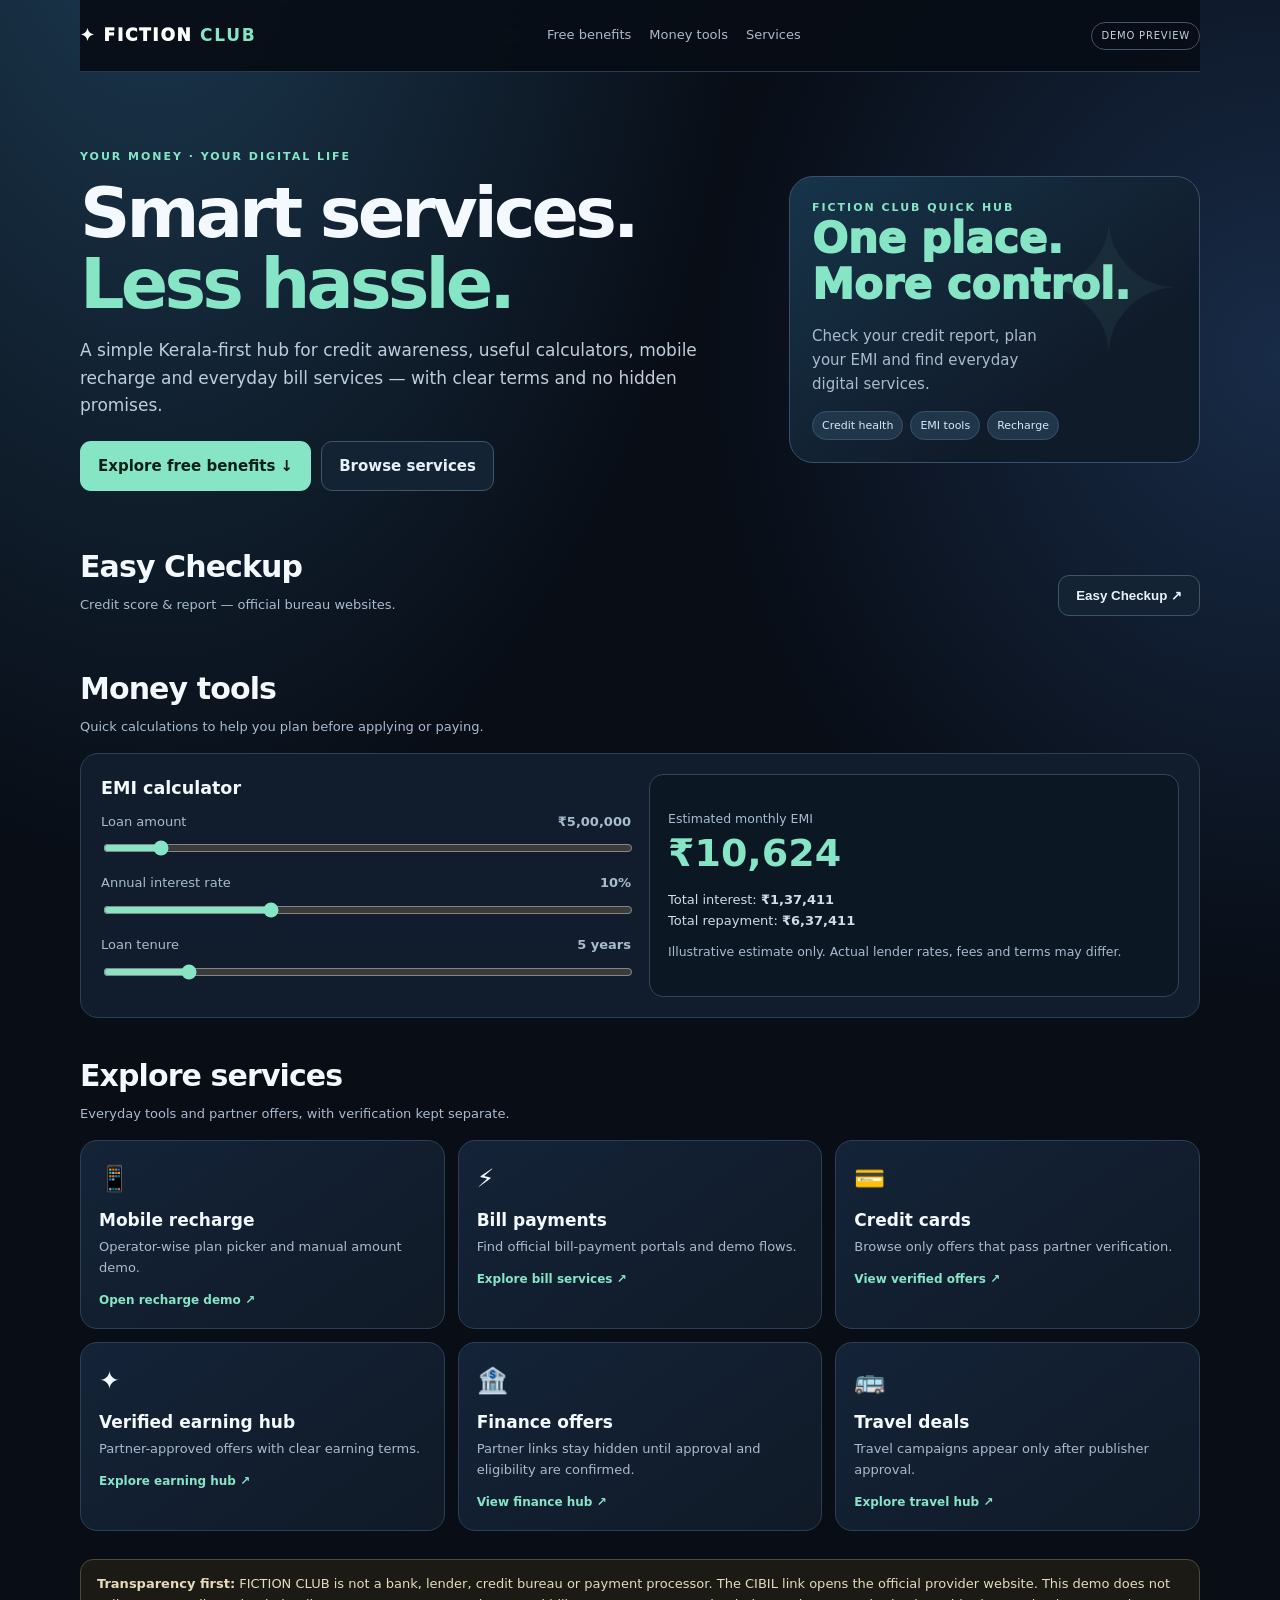
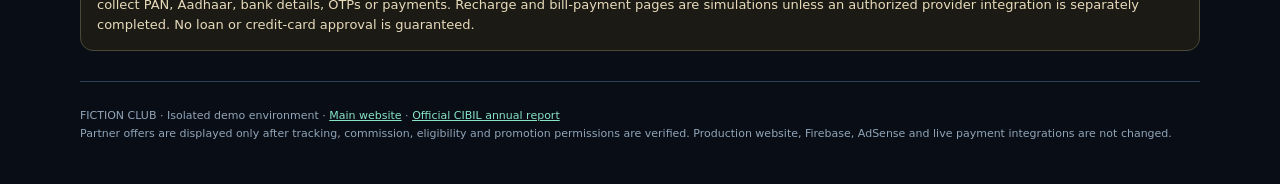
==== commit 47d3ddaa: "Keep Easy Checkup links collapsed until opened" ====
--- a/index.html
+++ b/index.html
@@ -10,7 +10,7 @@
 header{height:72px;display:flex;align-items:center;justify-content:space-between;border-bottom:1px solid #26394e;position:sticky;top:0;background:#080d16eF;backdrop-filter:blur(16px);z-index:5}.logo{font-weight:950;letter-spacing:.1em;color:white;text-decoration:none;font-size:17px}.logo b{color:var(--mint)}nav{display:flex;gap:18px;align-items:center}nav a{color:var(--muted);text-decoration:none;font-size:13px}nav a:hover{color:var(--mint)}.tag{font-size:10px;border:1px solid #40546a;color:#c4d2df;border-radius:99px;padding:5px 9px;letter-spacing:.08em}
 .hero{padding:clamp(38px,7vw,76px) 0 28px;display:grid;grid-template-columns:1.25fr .75fr;gap:24px;align-items:center}.eyebrow{color:var(--mint);font-size:11px;letter-spacing:.18em;font-weight:850;text-transform:uppercase}.hero h1{font-size:clamp(38px,6.8vw,70px);line-height:1.02;letter-spacing:-.055em;margin:12px 0}.hero h1 span{color:var(--mint)}.lead{max-width:650px;color:#c0cedc;font-size:17px}.actions{display:flex;gap:10px;flex-wrap:wrap;margin-top:22px}.btn{display:inline-flex;justify-content:center;align-items:center;padding:12px 17px;border-radius:11px;background:var(--mint);color:#092016;font-weight:850;text-decoration:none;border:1px solid transparent}.btn.secondary{background:#142334;color:#e7f1f9;border-color:#40546a}.btn:hover,.tile:hover{transform:translateY(-2px)}.hero-art{border:1px solid #38516a;border-radius:24px;padding:22px;background:linear-gradient(145deg,#17344a,#101b2a 70%);min-height:220px;position:relative;overflow:hidden}.hero-art:after{content:"✦";position:absolute;right:15px;top:-30px;font-size:180px;color:#86e5c511}.hero-art .big{font-size:42px;font-weight:950;color:var(--mint);line-height:1.1}.hero-art p{color:var(--muted);max-width:250px}.mini-tags{display:flex;gap:7px;flex-wrap:wrap}.mini-tags span{background:#20364b;border:1px solid #38516a;padding:5px 9px;border-radius:99px;font-size:11px;color:#d9e8f5}
 .section{padding:24px 0 10px}.section-head{display:flex;justify-content:space-between;gap:16px;align-items:end;margin-bottom:15px}.section h2{font-size:clamp(22px,3vw,30px);margin:0;letter-spacing:-.03em}.section-head p{color:var(--muted);font-size:13px;margin:4px 0 0}.grid{display:grid;grid-template-columns:repeat(3,minmax(0,1fr));gap:13px}.tile{display:block;text-decoration:none;color:var(--ink);background:linear-gradient(145deg,#142338,#101a27);border:1px solid var(--line);border-radius:17px;padding:18px;min-height:150px;transition:transform .18s,border-color .18s}.tile:hover{border-color:var(--mint)}.tile .icon{font-size:25px}.tile h3{font-size:17px;margin:8px 0 3px}.tile p{font-size:13px;color:var(--muted);margin:0}.tile .arrow{display:block;color:var(--mint);font-size:12px;margin-top:12px;font-weight:800}
-.feature{display:grid;grid-template-columns:1fr auto;gap:18px;align-items:center;background:linear-gradient(115deg,#173b3c,#132a39 58%,#15243a);border:1px solid #3c7168;border-radius:20px;padding:clamp(18px,4vw,30px);margin:16px 0}.feature h2{font-size:clamp(23px,3.8vw,36px);line-height:1.12;margin:6px 0}.feature p{color:#c4d8d5;max-width:680px;margin:8px 0}.free-label{display:inline-block;color:#092016;background:var(--mint);padding:4px 9px;border-radius:99px;font-size:10px;font-weight:950;letter-spacing:.08em}.feature .btn{white-space:nowrap}.fine{font-size:11px!important;color:#a9c4be!important}.checkup-links{display:grid;grid-template-columns:repeat(4,minmax(0,1fr));gap:9px;margin:10px 0 18px}.checkup-links a{padding:12px;border:1px solid var(--line);border-radius:11px;background:#111d2c;color:var(--ink);text-decoration:none;font-weight:800}.checkup-links a span{display:block;color:var(--mint);font-size:11px;font-weight:600;margin-top:4px}.checkup-links .fine{grid-column:1/-1}@media(max-width:600px){.checkup-links{grid-template-columns:repeat(2,minmax(0,1fr))}.section-head{align-items:center}}
+.feature{display:grid;grid-template-columns:1fr auto;gap:18px;align-items:center;background:linear-gradient(115deg,#173b3c,#132a39 58%,#15243a);border:1px solid #3c7168;border-radius:20px;padding:clamp(18px,4vw,30px);margin:16px 0}.feature h2{font-size:clamp(23px,3.8vw,36px);line-height:1.12;margin:6px 0}.feature p{color:#c4d8d5;max-width:680px;margin:8px 0}.free-label{display:inline-block;color:#092016;background:var(--mint);padding:4px 9px;border-radius:99px;font-size:10px;font-weight:950;letter-spacing:.08em}.feature .btn{white-space:nowrap}.fine{font-size:11px!important;color:#a9c4be!important}.checkup-links{display:grid;grid-template-columns:repeat(4,minmax(0,1fr));gap:9px;margin:10px 0 18px}.checkup-links[hidden]{display:none}.checkup-links a{padding:12px;border:1px solid var(--line);border-radius:11px;background:#111d2c;color:var(--ink);text-decoration:none;font-weight:800}.checkup-links a span{display:block;color:var(--mint);font-size:11px;font-weight:600;margin-top:4px}.checkup-links .fine{grid-column:1/-1}@media(max-width:600px){.checkup-links{grid-template-columns:repeat(2,minmax(0,1fr))}.section-head{align-items:center}}
 .calc{display:grid;grid-template-columns:1fr 1fr;gap:18px;background:var(--panel);border:1px solid var(--line);border-radius:18px;padding:20px}.field{margin:10px 0}.field label{display:flex;justify-content:space-between;color:var(--muted);font-size:13px;margin-bottom:6px}.field input{width:100%;accent-color:var(--mint)}.field input[type=number]{background:#091522;border:1px solid #39536e;color:var(--ink);padding:11px;border-radius:9px;font:inherit}.result{background:#0c1724;border:1px solid #30465d;border-radius:14px;padding:18px;display:flex;flex-direction:column;justify-content:center}.result small{color:var(--muted)}.result strong{font-size:clamp(28px,4vw,38px);color:var(--mint);line-height:1.3}.result .sub{font-size:13px;color:#d0dce8;margin-top:12px}
 .notice{border:1px solid #4c4938;background:#1b1a14;color:#e7dbbb;padding:14px 16px;border-radius:13px;margin:18px 0;font-size:13px}.foot{border-top:1px solid var(--line);padding:25px 0 42px;color:#91a5b8;font-size:11px;margin-top:30px}.foot a{color:var(--mint)}.muted{color:var(--muted)}
 @media(max-width:760px){nav{gap:10px}nav a{font-size:11px}.hero{grid-template-columns:1fr}.hero-art{min-height:170px}.grid{grid-template-columns:repeat(2,minmax(0,1fr))}.feature{grid-template-columns:1fr}.feature .btn{justify-self:start}.calc{grid-template-columns:1fr}}
